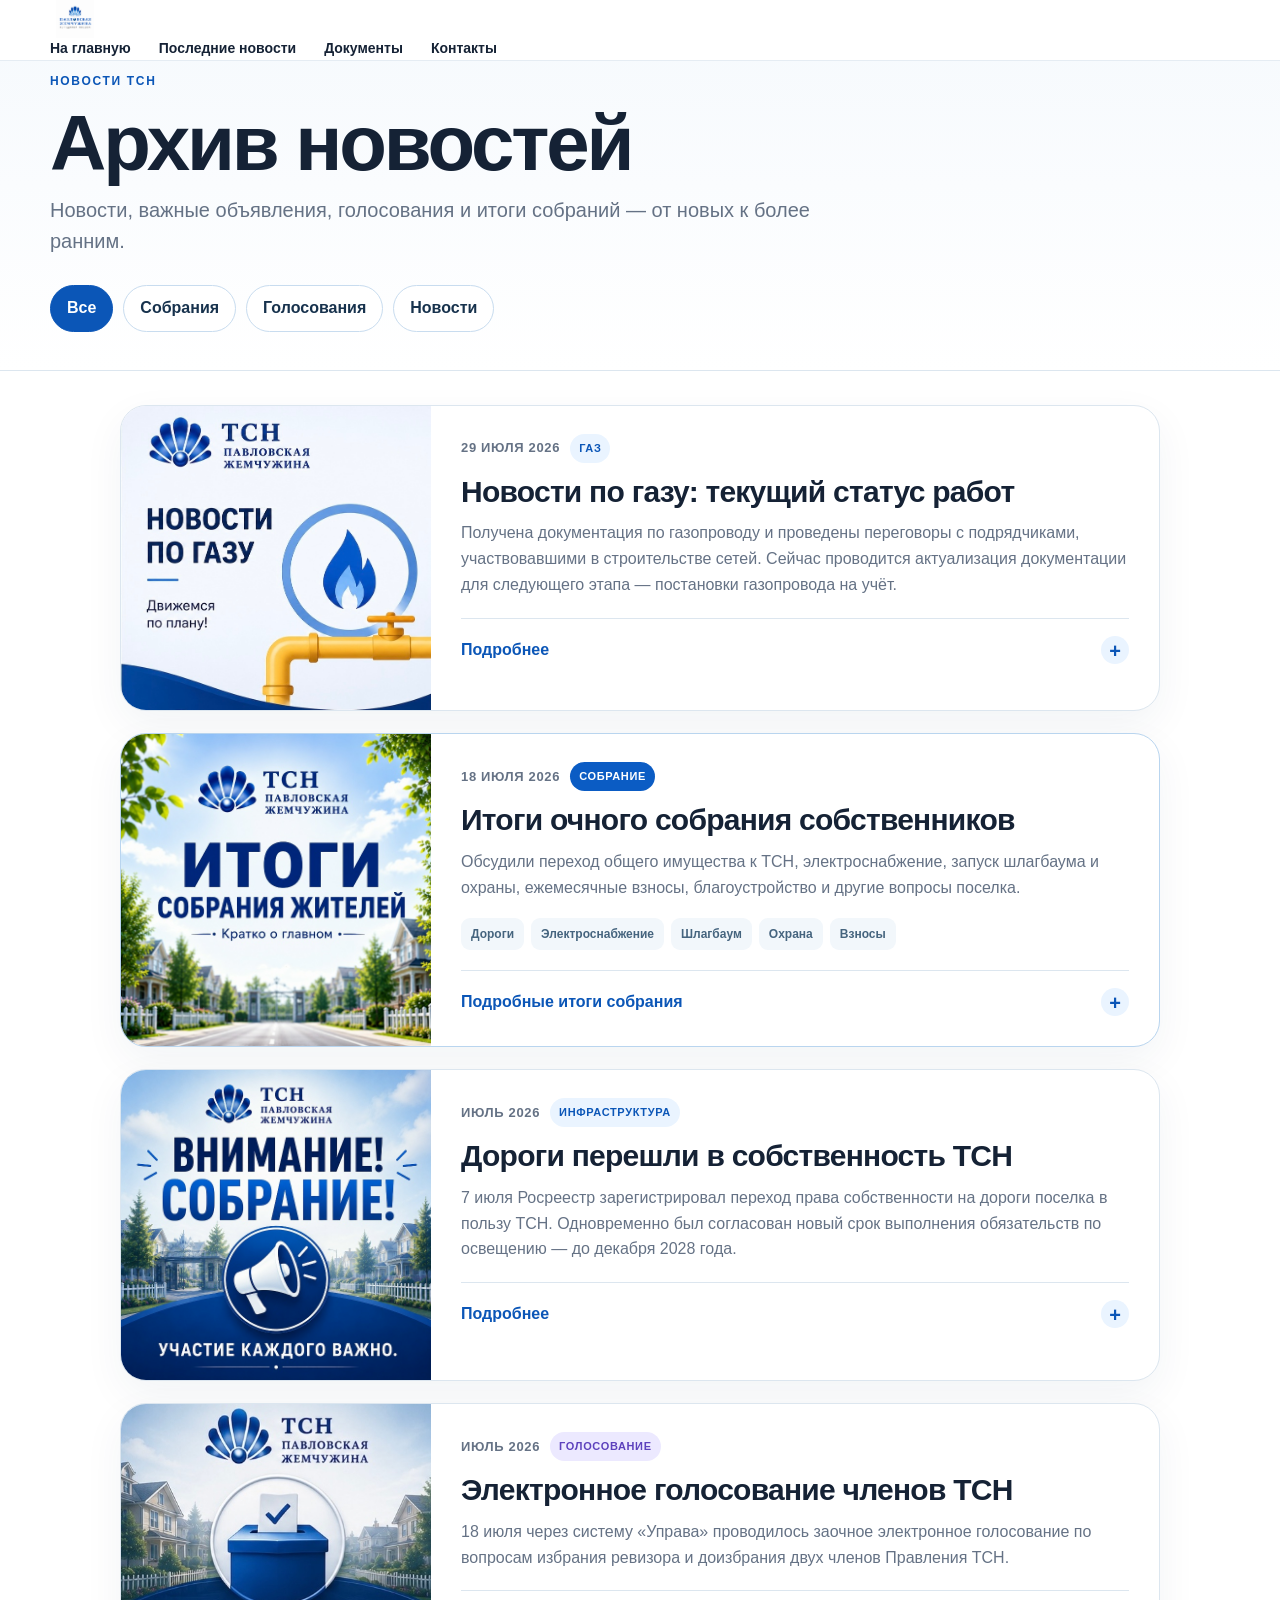
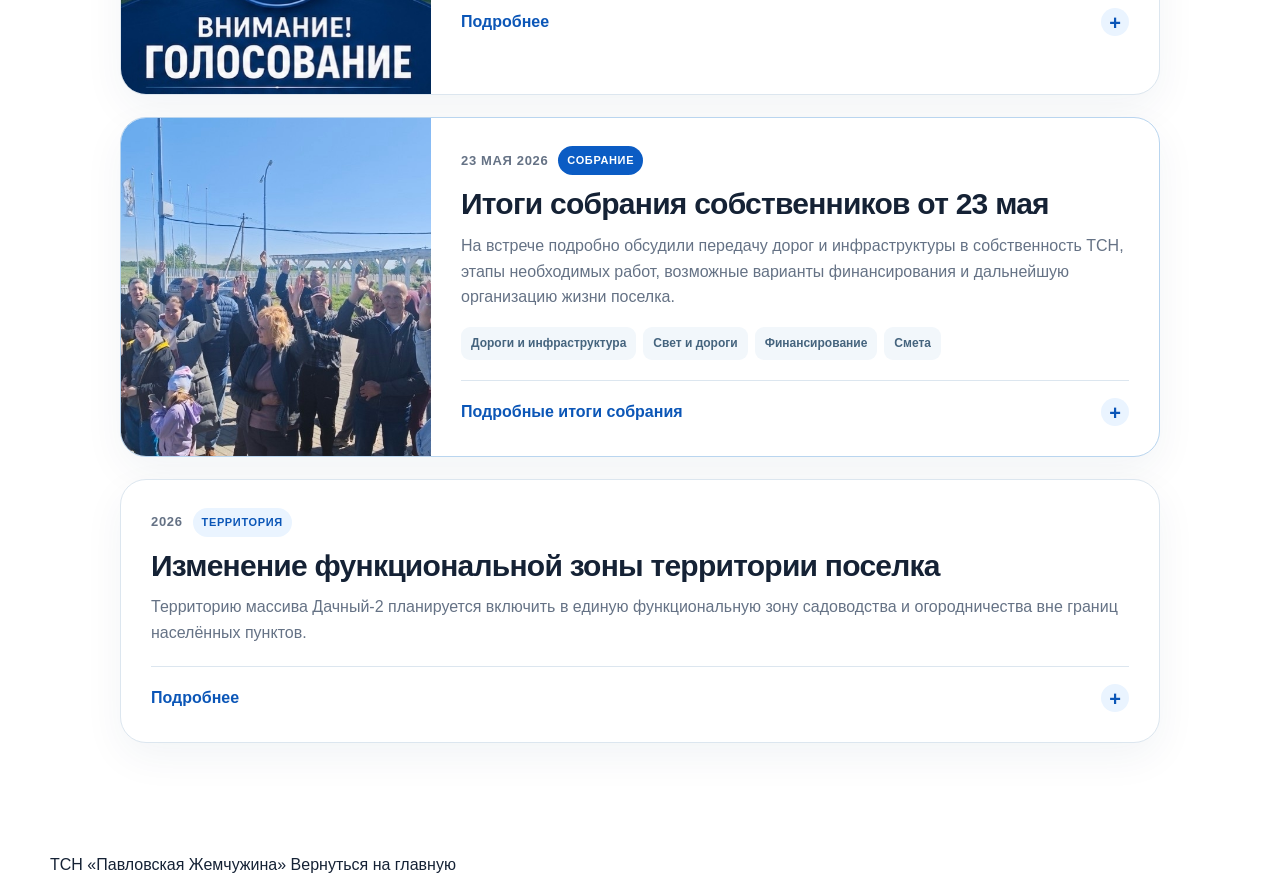
==== news.html @ 1852723f "Add files via upload" ====
<!doctype html>
<html lang="ru">
<head>
  <meta charset="utf-8">
  <meta name="viewport" content="width=device-width, initial-scale=1">
  <title>Архив новостей — ТСН «Павловская Жемчужина»</title>
  <meta name="description" content="Архив новостей, собраний и важных объявлений ТСН «Павловская Жемчужина».">
  <link rel="icon" href="assets/logo-mark.png">
  <link rel="stylesheet" href="styles.css">
</head>
<body>
  <header class="site-header archive-header">
    <div class="container header-row">
      <a class="brand" href="index.html" aria-label="На главную">
        <img src="assets/logo-full.png" alt="ТСН Павловская Жемчужина">
      </a>
      <nav class="main-nav archive-nav">
        <a href="index.html">На главную</a>
        <a href="index.html#news">Последние новости</a>
        <a href="index.html#documents">Документы</a>
        <a href="index.html#contacts">Контакты</a>
      </nav>
      <button class="menu-toggle" type="button" aria-label="Открыть меню" aria-expanded="false">☰</button>
    </div>
  </header>

  <main>
    <section class="archive-hero">
      <div class="container">
        <p class="eyebrow blue">Новости ТСН</p>
        <h1>Архив новостей</h1>
        <p class="archive-lead">Новости, важные объявления, голосования и итоги собраний — от новых к более ранним.</p>
        <div class="archive-filters" aria-label="Фильтры архива">
          <button class="archive-filter active" type="button" data-filter="all">Все</button>
          <button class="archive-filter" type="button" data-filter="meeting">Собрания</button>
          <button class="archive-filter" type="button" data-filter="vote">Голосования</button>
          <button class="archive-filter" type="button" data-filter="news">Новости</button>
        </div>
      </div>
    </section>

    <section class="section archive-section">
      <div class="container archive-list">

        <article class="archive-card" data-kind="news">
          <div class="archive-media">
            <img src="assets/archive-gas.png" alt="Новости по газу" loading="lazy">
          </div>
          <div class="archive-body">
            <div class="archive-meta"><span>29 июля 2026</span><span class="archive-badge">Газ</span></div>
            <h2>Новости по газу: текущий статус работ</h2>
            <p>Получена документация по газопроводу и проведены переговоры с подрядчиками, участвовавшими в строительстве сетей. Сейчас проводится актуализация документации для следующего этапа — постановки газопровода на учёт.</p>
            <details class="archive-details">
              <summary>Подробнее <span>+</span></summary>
              <div class="archive-detail-content">
                <h3>Что уже сделано</h3>
                <ul>
                  <li>Получена документация по газопроводу.</li>
                  <li>Проведены переговоры с подрядчиками, участвовавшими в строительстве газовых сетей поселка.</li>
                </ul>
                <h3>Текущий этап</h3>
                <p>Проводится актуализация газовой документации. После этого Правление сформирует пакет документов для постановки газопровода на учёт в АО «Газпром газораспределение Ленинградская область» как собственник сетей.</p>
                <h3>Что дальше</h3>
                <ul>
                  <li>запуск газовой инфраструктуры;</li>
                  <li>подключение собственников, которым это необходимо;</li>
                  <li>дальнейшая эксплуатация газового хозяйства.</li>
                </ul>
                <h3>Срок</h3>
                <p>Задача — до конца августа завершить актуализацию проекта сетей и перейти к этапу регистрации.</p>
              </div>
            </details>
          </div>
        </article>

        <article class="archive-card archive-card-meeting" data-kind="meeting">
          <div class="archive-media">
            <img src="assets/archive-meeting-18-07.png" alt="Очное собрание жителей 18 июля 2026 года" loading="lazy">
          </div>
          <div class="archive-body">
            <div class="archive-meta"><span>18 июля 2026</span><span class="archive-badge archive-badge-meeting">Собрание</span></div>
            <h2>Итоги очного собрания собственников</h2>
            <p>Обсудили переход общего имущества к ТСН, электроснабжение, запуск шлагбаума и охраны, ежемесячные взносы, благоустройство и другие вопросы поселка.</p>
            <div class="archive-keypoints">
              <span>Дороги</span><span>Электроснабжение</span><span>Шлагбаум</span><span>Охрана</span><span>Взносы</span>
            </div>
            <details class="archive-details archive-details-important">
              <summary>Подробные итоги собрания <span>+</span></summary>
              <div class="archive-detail-content">
                <h3>1. Дороги и общее имущество</h3>
                <p>7 июля Росреестр зарегистрировал переход права собственности на дороги поселка в пользу ТСН. В состав общего имущества входят дороги внутри поселка, въездная группа, спортивная и детская площадки, офис и пункт охраны.</p>

                <h3>2. Электроснабжение</h3>
                <p>17 июля ТСН заключило новый договор энергоснабжения с АО «Петербургская сбытовая компания». Расходы по подключению составили 89 000 ₽.</p>

                <h3>3. Шлагбаум</h3>
                <p>Началась подготовка к запуску шлагбаума. Для внесения телефона в базу собственнику необходимо подать заявление и согласие на обработку персональных данных.</p>

                <h3>4. Охрана</h3>
                <p>Обсудили организацию охраны поселка и подключение ГБР с тревожной кнопкой для внештатных ситуаций и контроля грузового транспорта.</p>

                <h3>5. Ежемесячные взносы</h3>
                <p>С 1 августа начинается уплата ежемесячных взносов — 2 500 ₽. Средства направляются на содержание общего имущества, обслуживание инфраструктуры, благоустройство и текущую деятельность ТСН.</p>
                <p class="archive-note">Актуальная инструкция по регистрации и оплате размещена в разделе «Документы и инструкции» на главной странице сайта.</p>

                <h3>6. Борщевик</h3>
                <p>Для заросших частных участков определён порядок: уведомление собственника, 14 дней на устранение, затем при отсутствии реакции — передача информации в администрацию.</p>

                <h3>7. Безопасность части территории</h3>
                <p>Обсуждалась установка ограждения между территориями для ограничения свободного прохода и повышения безопасности жителей.</p>

                <h3>8. Новогодняя ёлка</h3>
                <p>Предложение о размещении ёлки решено вынести на голосование членов ТСН через систему «Управа».</p>

                <h3>Дополнительно обсудили</h3>
                <ul>
                  <li>ситуацию с электроснабжением и коллективное обращение собственников в Россети;</li>
                  <li>вступление собственников в ТСН;</li>
                  <li>вопрос питомника собак;</li>
                  <li>уборку въездной территории;</li>
                  <li>необходимость убрать остатки асфальта вдоль дороги.</li>
                </ul>
              </div>
            </details>
          </div>
        </article>

        <article class="archive-card" data-kind="news">
          <div class="archive-media">
            <img src="assets/archive-meeting-announcement.png" alt="Объявление о собрании собственников" loading="lazy">
          </div>
          <div class="archive-body">
            <div class="archive-meta"><span>Июль 2026</span><span class="archive-badge">Инфраструктура</span></div>
            <h2>Дороги перешли в собственность ТСН</h2>
            <p>7 июля Росреестр зарегистрировал переход права собственности на дороги поселка в пользу ТСН. Одновременно был согласован новый срок выполнения обязательств по освещению — до декабря 2028 года.</p>
            <details class="archive-details">
              <summary>Подробнее <span>+</span></summary>
              <div class="archive-detail-content">
                <p>Завершён один из ключевых юридических этапов: дороги и въездная группа перешли в собственность ТСН.</p>
                <p>Также согласовано изменение срока выполнения обязательств по освещению поселка — до декабря 2028 года. Это даёт ТСН больше времени на организацию подключения и выполнение работ без излишней финансовой нагрузки на жителей.</p>
                <p>Следующим важным этапом стало собрание собственников 18 июля, на котором обсуждались шлагбаум, охрана, начало ежемесячных взносов и дальнейшие приоритеты развития поселка.</p>
              </div>
            </details>
          </div>
        </article>

        <article class="archive-card" data-kind="vote">
          <div class="archive-media">
            <img src="assets/archive-voting.png" alt="Объявление об электронном голосовании" loading="lazy">
          </div>
          <div class="archive-body">
            <div class="archive-meta"><span>Июль 2026</span><span class="archive-badge archive-badge-vote">Голосование</span></div>
            <h2>Электронное голосование членов ТСН</h2>
            <p>18 июля через систему «Управа» проводилось заочное электронное голосование по вопросам избрания ревизора и доизбрания двух членов Правления ТСН.</p>
            <details class="archive-details">
              <summary>Подробнее <span>+</span></summary>
              <div class="archive-detail-content">
                <p><strong>Дата:</strong> 18 июля 2026 года.</p>
                <p><strong>Время:</strong> с 06:00 до 23:59 МСК.</p>
                <p>На голосование были вынесены:</p>
                <ul>
                  <li>избрание нового ревизора;</li>
                  <li>доизбрание двух членов Правления ТСН из числа выдвинувшихся кандидатов.</li>
                </ul>
                <p>Голосование проходило в информационной системе «Управа».</p>
              </div>
            </details>
          </div>
        </article>

        <article class="archive-card archive-card-meeting" data-kind="meeting">
          <div class="archive-media">
            <img src="assets/archive-meeting-23-05.png" alt="Собрание собственников 23 мая 2026 года" loading="lazy">
          </div>
          <div class="archive-body">
            <div class="archive-meta"><span>23 мая 2026</span><span class="archive-badge archive-badge-meeting">Собрание</span></div>
            <h2>Итоги собрания собственников от 23 мая</h2>
            <p>На встрече подробно обсудили передачу дорог и инфраструктуры в собственность ТСН, этапы необходимых работ, возможные варианты финансирования и дальнейшую организацию жизни поселка.</p>
            <div class="archive-keypoints">
              <span>Дороги и инфраструктура</span><span>Свет и дороги</span><span>Финансирование</span><span>Смета</span>
            </div>
            <details class="archive-details archive-details-important">
              <summary>Подробные итоги собрания <span>+</span></summary>
              <div class="archive-detail-content">
                <h3>1. Главный вопрос встречи</h3>
                <p>Обсуждалась передача инфраструктуры поселка в собственность ТСН: дорог внутри поселка, въездной группы, спортивной и детской площадок, офиса и пункта охраны. Также рассматривалась передача газопровода на баланс ТСН.</p>

                <h3>2. Почему это важно</h3>
                <p>Передача дорог и инфраструктуры в ТСН означает, что поселок получает контроль над ключевыми объектами, может официально заниматься их содержанием и развитием и не зависит от решений сторонних организаций.</p>

                <h3>3. Что планируется сделать после передачи</h3>
                <ul>
                  <li>организовать освещение поселка;</li>
                  <li>выполнить подсыпку и ремонт проблемных участков проездов;</li>
                  <li>в дальнейшем содержать инфраструктуру силами ТСН.</li>
                </ul>

                <h3>4. Работы по свету и дорогам</h3>
                <p>По свету планировалась установка 65 светильников с выполнением работ в несколько этапов до декабря 2027 года. По дорогам обсуждался поэтапный ремонт и подсыпка проблемных участков, где затруднен проезд.</p>

                <h3>5. Газ</h3>
                <p>Отдельно обсуждалась постановка газопровода на баланс ТСН и дальнейшее взаимодействие с АО «Газпром газораспределение». Ориентир по этому направлению — 4 квартал 2026 года.</p>

                <h3>6. Варианты финансирования</h3>
                <p>Рассматривались два варианта: целевой взнос либо распределение оплаты через ежемесячные платежи. Окончательный формат предполагалось вынести на голосование членов ТСН в системе «Управа».</p>

                <h3>7. Смета ТСН</h3>
                <p>На встрече объяснили, что смета — это годовой финансовый план и максимально допустимый объем расходов, а не обязательство потратить все заложенные суммы. Все фактические траты должны подтверждаться документами и отражаться в отчетности ТСН.</p>

                <h3>8. Дополнительные вопросы</h3>
                <ul>
                  <li>план создания контейнерной площадки и официального вывоза мусора;</li>
                  <li>порядок действий по заброшенным участкам;</li>
                  <li>кто принимает решения в ТСН и как участвуют собственники;</li>
                  <li>какие обязательства сохраняются у собственников, не вступивших в ТСН.</li>
                </ul>

                <h3>9. Итог встречи</h3>
                <p>После собрания в ТСН вступили ещё 6 собственников. Основная логика встречи — перейти от обсуждений к понятной модели управления поселком через собственное товарищество и прозрачные решения по инфраструктуре.</p>
              </div>
            </details>
          </div>
        </article>

        <article class="archive-card archive-card-text" data-kind="news">
          <div class="archive-body">
            <div class="archive-meta"><span>2026</span><span class="archive-badge">Территория</span></div>
            <h2>Изменение функциональной зоны территории поселка</h2>
            <p>Территорию массива Дачный-2 планируется включить в единую функциональную зону садоводства и огородничества вне границ населённых пунктов.</p>
            <details class="archive-details">
              <summary>Подробнее <span>+</span></summary>
              <div class="archive-detail-content">
                <p>После преобразования Гатчинского муниципального района в муниципальный округ разрабатывается единый документ территориального планирования.</p>
                <p>По информации администрации, территория массива Дачный-2, где расположен КП «Павловская Жемчужина», должна войти в функциональную зону садоводства и огородничества вне границ населённых пунктов.</p>
                <p>После завершения работ участки поселка должны иметь единую функциональную зону. Плановый срок завершения разработки документа — декабрь 2027 года.</p>
              </div>
            </details>
          </div>
        </article>

      </div>
    </section>
  </main>

  <footer class="site-footer">
    <div class="container footer-bottom">
      <span>ТСН «Павловская Жемчужина»</span>
      <a href="index.html">Вернуться на главную</a>
    </div>
  </footer>

  <script>
    const menuToggle = document.querySelector('.menu-toggle');
    const nav = document.querySelector('.main-nav');
    if (menuToggle && nav) {
      menuToggle.addEventListener('click', () => {
        const isOpen = nav.classList.toggle('open');
        menuToggle.setAttribute('aria-expanded', String(isOpen));
      });
    }

    document.querySelectorAll('.archive-filter').forEach(btn => {
      btn.addEventListener('click', () => {
        document.querySelectorAll('.archive-filter').forEach(b => b.classList.remove('active'));
        btn.classList.add('active');
        const filter = btn.dataset.filter;
        document.querySelectorAll('.archive-card').forEach(card => {
          card.hidden = filter !== 'all' && card.dataset.kind !== filter;
        });
      });
    });
  </script>
</body>
</html>
---- styles.css ----
:root{--blue:#0b56b7;--blue2:#087fd7;--ink:#152235;--muted:#657285;--soft:#f4f8fc;--line:#dce6ef;--white:#fff;--radius:24px;--shadow:0 18px 50px rgba(18,57,95,.10)}
*{box-sizing:border-box}html{scroll-behavior:smooth}body{margin:0;font-family:Inter,Arial,sans-serif;color:var(--ink);background:#fff;line-height:1.55}img{max-width:100%;display:block}a{color:inherit;text-decoration:none}.container{width:min(1180px,calc(100% - 40px));margin:auto}.site-header{position:fixed;z-index:30;top:0;left:0;right:0;background:rgba(255,255,255,.90);backdrop-filter:blur(18px);border-bottom:1px solid rgba(220,230,239,.75)}.header-inner{height:78px;display:flex;align-items:center;justify-content:space-between;gap:24px}.brand{display:flex;align-items:center;gap:12px}.brand img{width:50px;height:38px;object-fit:contain}.brand span{display:grid;line-height:1.05}.brand strong{color:var(--blue);font-size:18px}.brand small{font-size:12px;margin-top:4px}.main-nav{display:flex;gap:28px;font-size:14px;font-weight:600}.main-nav a:hover{color:var(--blue)}.menu-toggle{display:none;border:0;background:none;font-size:24px}.hero{height:min(830px,92vh);min-height:680px;position:relative;display:flex;align-items:flex-end;overflow:hidden}.hero-bg{position:absolute;inset:0;width:100%;height:100%;object-fit:cover;object-position:center 56%}.hero-overlay{position:absolute;inset:0;background:linear-gradient(90deg,rgba(5,26,52,.63),rgba(5,26,52,.12) 60%,rgba(5,26,52,.06))}.hero-content{position:relative;z-index:2;padding-bottom:110px}.hero-card{max-width:690px;color:#fff}.eyebrow{text-transform:uppercase;letter-spacing:.14em;font-size:12px;font-weight:800;margin:0 0 14px}.eyebrow.blue{color:var(--blue)}h1,h2,h3,p{margin-top:0}h1{font-size:clamp(58px,8vw,112px);line-height:.9;letter-spacing:-.05em;margin-bottom:26px}.hero-lead{font-size:20px;max-width:650px;color:rgba(255,255,255,.9);margin-bottom:32px}.hero-actions{display:flex;gap:12px;flex-wrap:wrap}.btn{display:inline-flex;align-items:center;justify-content:center;padding:15px 22px;border-radius:14px;font-weight:700;border:1px solid transparent;cursor:pointer;font-size:14px}.btn-primary{background:var(--blue);color:#fff}.btn-primary:hover{background:#064b9f}.btn-light{background:rgba(255,255,255,.94);color:var(--ink)}.btn-outline{border-color:var(--line);background:#fff}.quick-wrap{position:relative;z-index:6;margin-top:-44px}.quick-grid{display:grid;grid-template-columns:repeat(4,1fr);gap:12px}.quick-card{background:#fff;border:1px solid var(--line);box-shadow:var(--shadow);padding:20px;border-radius:18px;display:flex;gap:14px;align-items:center;transition:.2s transform,.2s box-shadow}.quick-card:hover{transform:translateY(-4px);box-shadow:0 24px 60px rgba(18,57,95,.15)}.quick-icon{width:42px;height:42px;border-radius:12px;background:#eaf4ff;color:var(--blue);display:grid;place-items:center;font-size:20px;font-weight:800}.quick-card div{display:grid}.quick-card small{color:var(--muted);font-size:12px;margin-top:3px}.section{padding:110px 0}.section-soft{background:var(--soft)}.section-heading{max-width:760px;margin-bottom:42px}.section-heading.compact{margin-bottom:0}.section-heading h2,.feature-copy h2,.contacts-copy h2{font-size:clamp(34px,5vw,60px);line-height:1.02;letter-spacing:-.035em;margin-bottom:20px}.section-heading p:not(.eyebrow){font-size:18px;color:var(--muted)}.about-grid{display:grid;grid-template-columns:.9fr 1.4fr;gap:28px;align-items:stretch}.about-photo{border-radius:var(--radius);overflow:hidden;min-height:520px}.about-photo img{width:100%;height:100%;object-fit:cover}.facts-grid{display:grid;grid-template-columns:1fr 1fr;gap:14px}.facts-grid article{border:1px solid var(--line);border-radius:var(--radius);padding:28px;background:#fff}.facts-grid span{font-size:30px;color:var(--blue);font-weight:800;display:block;margin-bottom:34px}.facts-grid strong{display:block;font-size:18px;margin-bottom:9px}.facts-grid p{color:var(--muted);font-size:14px;margin:0}.service-grid{display:grid;grid-template-columns:repeat(4,1fr);gap:14px}.service-card{padding:28px;background:#fff;border:1px solid var(--line);border-radius:var(--radius);min-height:330px;display:flex;flex-direction:column}.service-card>span{color:var(--blue);font-weight:800;font-size:13px}.service-card h3{font-size:23px;margin-top:42px;margin-bottom:12px}.service-card p{color:var(--muted);font-size:14px}.text-link{margin-top:auto;color:var(--blue);font-weight:700;font-size:14px;display:block;border:0;background:none;text-align:left;padding:0}.text-link+.text-link{margin-top:8px}.disabled{color:#91a0af;cursor:default}.section-row{display:flex;justify-content:space-between;align-items:end;gap:20px;margin-bottom:38px}.news-grid{display:grid;grid-template-columns:repeat(3,1fr);gap:16px}.news-card{border:1px solid var(--line);border-radius:var(--radius);padding:27px;min-height:300px;display:flex;flex-direction:column}.news-date{color:var(--blue);font-size:12px;font-weight:800;text-transform:uppercase;letter-spacing:.1em}.news-card h3{font-size:24px;margin:36px 0 12px}.news-card p{color:var(--muted);font-size:14px}.news-tag{margin-top:auto;font-weight:700;font-size:12px}.feature-section{background:#0b56b7;color:#fff;padding:90px 0}.feature-grid{display:grid;grid-template-columns:1fr 1fr;gap:70px;align-items:center}.feature-photo{height:600px;border-radius:32px;overflow:hidden}.feature-photo img{width:100%;height:100%;object-fit:cover}.feature-copy p:not(.eyebrow){font-size:18px;color:rgba(255,255,255,.82)}.check-list{padding:0;list-style:none;margin:30px 0}.check-list li{padding:13px 0;border-bottom:1px solid rgba(255,255,255,.18)}.check-list li:before{content:'✓';font-weight:900;margin-right:12px}.contact-chips{display:flex;gap:10px;flex-wrap:wrap}.contact-chips a{border:1px solid rgba(255,255,255,.45);padding:11px 15px;border-radius:999px;font-weight:700}.doc-grid{display:grid;grid-template-columns:repeat(4,1fr);gap:14px}.doc-card{background:#fff;text-align:left;padding:26px;border:1px solid var(--line);border-radius:20px;min-height:190px;cursor:pointer;color:var(--ink)}.doc-card:hover{border-color:#b9cfe3}.doc-card span{display:inline-block;padding:5px 8px;border-radius:8px;background:#eaf4ff;color:var(--blue);font-size:10px;font-weight:900}.doc-card strong{display:block;margin:38px 0 7px;font-size:18px}.doc-card small{color:var(--muted)}.faq-layout{display:grid;grid-template-columns:.75fr 1.25fr;gap:70px}.faq-item{border-bottom:1px solid var(--line)}.faq-q{width:100%;border:0;background:none;text-align:left;padding:20px 0;font-size:18px;font-weight:750;display:flex;justify-content:space-between;gap:20px;cursor:pointer;color:var(--ink)}.faq-q span:last-child{color:var(--blue);font-size:25px;transition:.2s}.faq-a{display:none;color:var(--muted);padding:0 0 22px}.faq-item.open .faq-a{display:block}.faq-item.open .faq-q span:last-child{transform:rotate(45deg)}.feedback-grid{display:grid;grid-template-columns:.8fr 1.2fr;gap:70px;align-items:start}.feedback-copy h2{font-size:clamp(34px,5vw,58px)}.feedback-copy>p:not(.eyebrow){color:var(--muted);font-size:18px}.notice{margin-top:28px;padding:18px;border-radius:16px;background:#fff7e9;border:1px solid #f1ddb8;color:#7b5c26;font-size:13px}.feedback-form{display:grid;grid-template-columns:1fr 1fr;gap:16px;background:var(--soft);padding:30px;border-radius:var(--radius)}label{display:grid;gap:7px;font-size:12px;font-weight:800}input,select,textarea{width:100%;border:1px solid var(--line);border-radius:12px;background:#fff;padding:14px 15px;font:inherit;color:var(--ink)}textarea{resize:vertical}.full{grid-column:1/-1}.consent{display:flex;grid-template-columns:18px 1fr;align-items:start;font-weight:500;color:var(--muted)}.consent input{width:16px;margin-top:3px}.contacts-section{background:#102131;color:#fff;padding:80px 0}.contacts-grid{display:grid;grid-template-columns:.8fr 1.2fr;gap:80px;align-items:center}.contacts-logo{background:#fff;border-radius:28px;padding:22px}.contacts-logo img{width:100%}.contacts-copy .eyebrow{color:#7ebeff}.contact-lines{display:grid;grid-template-columns:1fr 1fr;gap:25px;margin-top:35px}.contact-lines div{display:grid}.contact-lines small{color:#91a2b3}.contact-lines strong,.contact-lines a{font-size:18px;margin-top:5px}.footer{background:#0a1723;color:#9eabba;padding:24px 0;font-size:12px}.footer-inner{display:flex;justify-content:space-between;gap:20px}.toast{position:fixed;z-index:100;right:24px;bottom:24px;background:#102131;color:#fff;padding:14px 18px;border-radius:14px;box-shadow:var(--shadow);opacity:0;transform:translateY(20px);pointer-events:none;transition:.25s}.toast.show{opacity:1;transform:none}.reveal{opacity:0;transform:translateY(18px);transition:.7s}.reveal.visible{opacity:1;transform:none}
@media(max-width:900px){.main-nav{display:none;position:absolute;top:78px;left:20px;right:20px;background:#fff;border:1px solid var(--line);border-radius:18px;padding:20px;box-shadow:var(--shadow);flex-direction:column}.main-nav.open{display:flex}.menu-toggle{display:block}.hero{min-height:720px}.hero-content{padding-bottom:95px}.quick-grid{grid-template-columns:1fr 1fr}.about-grid,.feature-grid,.faq-layout,.feedback-grid,.contacts-grid{grid-template-columns:1fr}.service-grid,.doc-grid{grid-template-columns:1fr 1fr}.news-grid{grid-template-columns:1fr}.feature-photo{height:500px}.section{padding:80px 0}.contact-lines{grid-template-columns:1fr 1fr}}
@media(max-width:620px){.container{width:min(100% - 28px,1180px)}.header-inner{height:68px}.brand small{display:none}.main-nav{top:68px}.hero{min-height:670px}.hero-bg{object-position:55% center}.hero-overlay{background:linear-gradient(180deg,rgba(4,24,46,.10),rgba(4,24,46,.68) 58%,rgba(4,24,46,.80))}.hero-content{padding-bottom:80px}h1{font-size:58px}.hero-lead{font-size:17px}.quick-wrap{margin-top:-32px}.quick-grid{grid-template-columns:1fr}.about-photo{min-height:380px}.facts-grid,.service-grid,.doc-grid,.feedback-form,.contact-lines{grid-template-columns:1fr}.facts-grid article{padding:23px}.service-card{min-height:280px}.section-row{align-items:flex-start;flex-direction:column}.feature-grid{gap:34px}.feature-photo{height:420px}.feedback-form{padding:20px}.full{grid-column:auto}.footer-inner{flex-direction:column}.contacts-logo{padding:10px}.section-heading h2,.feature-copy h2,.contacts-copy h2{font-size:38px}}

.map-grid{display:grid;grid-template-columns:1.2fr .8fr;gap:20px;align-items:start}.map-card{background:#fff;border:1px solid var(--line);border-radius:24px;padding:16px;box-shadow:var(--shadow)}.map-card img{width:100%;border-radius:18px}.map-side{display:grid;gap:16px}.map-note{border:1px solid var(--line);background:var(--soft);border-radius:24px;padding:24px}.map-note strong{display:block;font-size:20px;margin-bottom:10px}.map-note p{margin:0;color:var(--muted)}.social-grid{display:grid;grid-template-columns:1fr 1fr;gap:16px}.social-card{background:#fff;border:1px solid var(--line);border-radius:24px;padding:24px;display:flex;flex-direction:column;align-items:flex-start}.social-card img{width:100%;max-width:280px;border-radius:18px;border:1px solid var(--line);margin-bottom:18px}.social-card h3{font-size:24px;margin:0 0 10px}.social-card p{font-size:14px;color:var(--muted);margin-bottom:24px}.contact-lines span{font-size:18px;margin-top:5px;color:#fff}
@media(max-width:900px){.map-grid,.social-grid{grid-template-columns:1fr}}

.payment-layout{display:grid;grid-template-columns:1.2fr .8fr;gap:18px;align-items:start}.payment-card{border:1px solid var(--line);border-radius:24px;background:#fff;padding:26px}.requisite-row{display:grid;grid-template-columns:180px 1fr;gap:20px;padding:14px 0;border-bottom:1px solid var(--line)}.requisite-row:last-child{border-bottom:0}.requisite-row span{color:var(--muted);font-size:13px}.requisite-row strong{font-size:14px;word-break:break-word}.payment-help{background:var(--soft);border-radius:24px;padding:28px;border:1px solid var(--line)}.payment-purpose{margin:18px 0 0;padding:16px 18px;border-radius:18px;background:#eaf4ff;border:1px solid #cfe3fa}.payment-purpose small{display:block;color:var(--muted);font-size:12px;margin-bottom:8px}.payment-purpose strong{display:block;font-size:14px;line-height:1.45}.payment-help h3{font-size:26px;margin-bottom:18px}.payment-help ol{padding-left:20px;color:var(--muted);margin:0 0 24px}.payment-help li{margin:0 0 12px}.doc-card[href]{display:block}
@media(max-width:900px){.payment-layout{grid-template-columns:1fr}}
@media(max-width:620px){.requisite-row{grid-template-columns:1fr;gap:4px}}

.map-placeholder{min-height:520px;border:1px dashed #b7cce0;border-radius:24px;background:linear-gradient(180deg,#f8fbff,#eef6fd);padding:42px;display:flex;flex-direction:column;justify-content:center;align-items:center;text-align:center}.map-placeholder-mark{width:70px;height:70px;border-radius:50%;background:#eaf4ff;color:var(--blue);display:grid;place-items:center;font-size:32px;font-weight:800;margin-bottom:18px}.map-placeholder strong{font-size:24px;margin-bottom:12px}.map-placeholder p{max-width:620px;color:var(--muted);margin:0}.social-grid{grid-template-columns:repeat(2,minmax(0,1fr))}.contact-card-icon{width:86px;height:86px;border-radius:22px;background:#eaf4ff;color:var(--blue);display:grid;place-items:center;font-size:32px;font-weight:800;margin-bottom:24px}@media(max-width:620px){.social-grid{grid-template-columns:1fr}.map-placeholder{min-height:360px;padding:28px}}

.contact-shortcuts-section{padding:34px 0 0}.contact-shortcuts{display:grid;grid-template-columns:repeat(4,1fr);gap:12px}.contact-shortcut{border:1px solid var(--line);background:#fff;border-radius:18px;padding:18px;display:flex;gap:13px;align-items:center;box-shadow:0 10px 30px rgba(18,57,95,.06);transition:.2s}.contact-shortcut:hover{transform:translateY(-3px);box-shadow:0 16px 36px rgba(18,57,95,.11)}.contact-shortcut>span{width:42px;height:42px;border-radius:12px;background:#eaf4ff;color:var(--blue);display:grid;place-items:center;font-weight:900}.contact-shortcut div{display:grid;min-width:0}.contact-shortcut small{color:var(--muted);font-size:12px;overflow:hidden;text-overflow:ellipsis;white-space:nowrap}.contact-shortcut-accent{background:var(--blue);color:#fff;border-color:var(--blue)}.contact-shortcut-accent>span{background:rgba(255,255,255,.16);color:#fff}.contact-shortcut-accent small{color:rgba(255,255,255,.78)}
.buyers-section{background:linear-gradient(180deg,#fff,#f7fbff)}.buyers-grid{display:grid;grid-template-columns:1fr 1fr 1fr;gap:16px}.buyer-card{border:1px solid var(--line);background:#fff;border-radius:24px;padding:28px;min-height:390px}.buyer-card>span{font-size:12px;text-transform:uppercase;letter-spacing:.1em;color:var(--blue);font-weight:800}.buyer-card h3{font-size:24px;margin:34px 0 16px}.buyer-card ul{padding-left:20px;margin:0;color:var(--muted)}.buyer-card li{margin-bottom:12px}.buyer-card p{color:var(--muted)}.buyer-card-accent{background:var(--blue);color:#fff;border-color:var(--blue)}.buyer-card-accent>span,.buyer-card-accent p{color:rgba(255,255,255,.84)}.buyer-card-accent .btn{margin-top:10px}
@media(max-width:900px){.contact-shortcuts{grid-template-columns:1fr 1fr}.buyers-grid{grid-template-columns:1fr}.buyer-card{min-height:0}}
@media(max-width:620px){.contact-shortcuts{grid-template-columns:1fr}.contact-shortcuts-section{padding-top:22px}}

.news-cta{box-shadow:0 14px 30px rgba(11,86,183,.28)}
.map-grid-single{grid-template-columns:1fr}.map-grid-single .map-card{max-width:980px;margin:0 auto}.social-card.vk-card{border-color:#d4e6fb}.social-card.max-card{border-color:#d7deef}.social-card img{background:#fff}.social-card h3{margin-top:2px}

.address-note{margin:18px 0 0;padding:16px 18px;border-radius:16px;background:#f5f9fe;border:1px solid #d9e7f5;color:var(--ink);font-size:15px}.address-note strong{color:var(--blue)}
.max-logo-image{max-width:170px !important;border:0 !important;background:transparent !important;border-radius:24px !important;padding:10px 0;margin-bottom:8px !important}
.doc-grid-files{grid-template-columns:repeat(2,1fr)}
.document-notes{display:grid;grid-template-columns:.72fr 1.28fr;gap:18px;margin-top:18px;align-items:start}.info-note{background:#fff4e6;border:1px solid #f3d7a9;border-radius:22px;padding:22px}.info-note strong{display:block;margin-bottom:8px;font-size:18px;color:#7b5c26}.info-note p{margin:0;color:#8d6c30}.instruction-details{background:#fff;border:1px solid var(--line);border-radius:22px;padding:0;overflow:hidden}.instruction-details summary{list-style:none;cursor:pointer;padding:22px 24px;font-weight:800;font-size:18px;position:relative}.instruction-details summary::-webkit-details-marker{display:none}.instruction-details summary::after{content:'+';position:absolute;right:24px;top:18px;font-size:28px;color:var(--blue);transition:.2s}.instruction-details[open] summary::after{transform:rotate(45deg)}.instruction-content{padding:0 24px 24px;color:var(--muted)}.instruction-content ol{padding-left:20px;margin:4px 0 16px}.instruction-content li{margin:0 0 12px}.contact-lines-full{grid-column:1/-1}
@media(max-width:900px){.document-notes{grid-template-columns:1fr}.doc-grid-files{grid-template-columns:1fr 1fr}}
@media(max-width:620px){.doc-grid-files{grid-template-columns:1fr}}

.contact-qr-image{width:100%;max-width:340px;aspect-ratio:auto;object-fit:contain;border:1px solid var(--line);border-radius:22px;background:#fff;margin-bottom:18px}.tg-card{border-color:#d6e7f7}.social-grid{grid-template-columns:repeat(3,minmax(0,1fr))}@media(max-width:1000px){.social-grid{grid-template-columns:repeat(2,minmax(0,1fr))}}@media(max-width:620px){.social-grid{grid-template-columns:1fr}}

.social-visual{width:100%;height:360px;display:flex;align-items:center;justify-content:center;border:1px solid var(--line);border-radius:20px;background:#fff;margin-bottom:22px;overflow:hidden;padding:14px}.social-visual img{width:100%;height:100%;max-width:100%;object-fit:contain;border:0 !important;margin:0 !important;background:transparent !important}.social-card{align-items:stretch}.social-card h3{min-height:34px}.social-card p{min-height:44px}.social-card .text-link{margin-top:auto}.service-card#barrier .text-link{display:block}.main-nav a[href="#buyers"]{white-space:nowrap}
@media(max-width:1000px){.social-visual{height:320px}}
@media(max-width:620px){.social-visual{height:300px}}

/* Компактный логотип в блоке контактов */
.contacts-logo{display:flex;justify-content:center;align-items:center}
.contacts-logo img{width:min(100%,420px);height:auto;object-fit:contain}
@media(max-width:900px){.contacts-logo{max-width:440px;margin:0 auto;padding:18px}.contacts-logo img{width:min(100%,320px)}}
@media(max-width:620px){.contacts-logo{max-width:280px;margin:0 auto 8px;padding:14px;border-radius:22px}.contacts-logo img{width:min(100%,220px);margin:0 auto}.contacts-section{padding:58px 0}.contacts-grid{gap:34px}}

/* Mobile contacts layout fix */
.contacts-copy{min-width:0}
.contact-lines strong,.contact-lines a,.contact-lines span{overflow-wrap:anywhere;word-break:normal}
@media(max-width:620px){
  .contacts-section{width:100%;overflow:hidden;padding:54px 0}
  .contacts-grid{display:flex;flex-direction:column;align-items:stretch;gap:28px;width:100%}
  .contacts-logo{order:1;width:100%;max-width:260px;margin:0 auto;padding:14px;border-radius:20px}
  .contacts-logo img{display:block;width:100%;max-width:210px;height:auto;margin:0 auto}
  .contacts-copy{order:2;width:100%;max-width:100%;min-width:0}
  .contacts-copy h2{font-size:34px;line-height:1.06;overflow-wrap:anywhere}
  .contact-lines{display:grid;grid-template-columns:1fr;width:100%;gap:22px}
  .contact-lines>div,.contact-lines-full{min-width:0;width:100%;grid-column:1/-1}
  .contact-lines strong,.contact-lines a,.contact-lines span{white-space:normal;overflow-wrap:anywhere;word-break:break-word}
}

/* v15 — нижний блок контактов без большого логотипа */
.contacts-section .contacts-grid{
  display:block;
  max-width:980px;
}
.contacts-section .contacts-copy{
  width:100%;
}
.contacts-section .contact-lines-full strong{
  line-height:1.45;
  overflow-wrap:normal;
  word-break:normal;
}
@media(max-width:620px){
  .contacts-section .contacts-grid{
    display:block;
    width:100%;
  }
  .contacts-section .contacts-copy{
    width:100%;
    min-width:0;
  }
  .contacts-section .contact-lines-full strong{
    font-size:17px;
    line-height:1.45;
  }
}

/* v16 — вступление, инструкции и фотогалерея новостей */
.join-section{background:var(--blue);color:#fff;padding:90px 0}.join-layout{display:grid;grid-template-columns:.78fr 1.22fr;gap:60px;align-items:start}.join-copy h2{font-size:clamp(40px,5vw,64px);line-height:1;letter-spacing:-.04em;margin-bottom:22px}.join-copy>p:not(.eyebrow){color:rgba(255,255,255,.84);font-size:18px}.join-actions{display:flex;gap:12px;flex-wrap:wrap;margin-top:28px}.join-outline{border-color:rgba(255,255,255,.45);color:#fff;background:transparent}.join-steps{display:grid;grid-template-columns:1fr 1fr;gap:12px}.join-steps article{display:flex;gap:16px;padding:22px;background:rgba(255,255,255,.1);border:1px solid rgba(255,255,255,.17);border-radius:20px}.join-steps article>span{font-size:12px;font-weight:900;color:#9fd0ff}.join-steps strong{display:block;font-size:18px;margin-bottom:6px}.join-steps p{margin:0;color:rgba(255,255,255,.76);font-size:13px}.instruction-stack{display:grid;gap:14px;margin-top:18px}.instruction-stack .info-note{margin-top:0}.faq-steps{margin:0 0 14px;padding-left:20px}.faq-steps li{margin-bottom:8px}.news-card.has-gallery{grid-column:1/-1;padding:0;overflow:hidden;display:grid;grid-template-columns:1.35fr .65fr;min-height:0}.news-card.has-gallery .news-content{padding:28px;display:flex;flex-direction:column}.news-gallery{display:grid;grid-template-columns:repeat(3,1fr);gap:3px;background:#eef4fa}.news-gallery img{width:100%;height:220px;object-fit:cover}.news-card:not(.has-gallery) .news-content{display:flex;flex-direction:column;height:100%}.news-card.has-gallery h3{margin-top:28px}.news-card.has-gallery .news-tag{margin-top:auto}.document-notes{display:none}
@media(max-width:900px){.join-layout{grid-template-columns:1fr}.join-steps{grid-template-columns:1fr 1fr}.news-card.has-gallery{grid-template-columns:1fr}.news-gallery img{height:190px}}
@media(max-width:620px){.join-section{padding:70px 0}.join-steps{grid-template-columns:1fr}.news-gallery{grid-template-columns:1fr 1fr}.news-gallery img{height:150px}}

/* v17 — шесть быстрых переходов; акцентные карточки */
.quick-grid-six{grid-template-columns:repeat(3,1fr)}
.quick-card-accent{background:var(--blue);color:#fff;border-color:var(--blue)}
.quick-card-accent .quick-icon{background:rgba(255,255,255,.16);color:#fff}
.quick-card-accent small{color:rgba(255,255,255,.82)}
.quick-card-accent:hover{box-shadow:0 24px 60px rgba(11,86,183,.28)}
@media(max-width:900px){.quick-grid-six{grid-template-columns:1fr 1fr}}
@media(max-width:620px){.quick-grid-six{grid-template-columns:1fr}}

/* v26 — копирование банковских реквизитов */
.requisites-layout{
  display:grid;
  grid-template-columns:minmax(0,1.35fr) minmax(280px,.65fr);
  gap:20px;
  align-items:start;
}
.requisites-card{
  background:#fff;
  border:1px solid var(--line);
  border-radius:24px;
  padding:10px 24px;
  box-shadow:0 14px 40px rgba(18,57,95,.06);
}
.requisite-row{
  display:grid;
  grid-template-columns:minmax(0,1fr) auto;
  gap:18px;
  align-items:center;
  padding:17px 0;
  border-bottom:1px solid var(--line);
}
.requisite-row:last-child{border-bottom:0}
.requisite-row div{min-width:0}
.requisite-row small{
  display:block;
  color:var(--muted);
  font-size:12px;
  margin-bottom:4px;
}
.requisite-row strong{
  display:block;
  font-size:15px;
  overflow-wrap:anywhere;
}
.copy-btn{
  border:1px solid #c8dcef;
  background:#f7fbff;
  color:var(--blue);
  border-radius:10px;
  padding:9px 12px;
  font:inherit;
  font-size:12px;
  font-weight:800;
  cursor:pointer;
  white-space:nowrap;
  transition:.18s;
}
.copy-btn:hover{background:#eaf4ff;border-color:#abcbe8}
.copy-btn.copied{background:#e8f7ed;border-color:#b8dfc4;color:#287441}
.requisites-side{
  display:grid;
  gap:12px;
  position:sticky;
  top:98px;
}
.payment-purpose-card{
  background:#eaf4ff;
  border:1px solid #c9def3;
  border-radius:22px;
  padding:24px;
}
.payment-purpose-card small{
  display:block;
  color:var(--muted);
  margin-bottom:9px;
}
.payment-purpose-card strong{
  display:block;
  line-height:1.5;
  margin-bottom:18px;
}
.copy-btn-primary{
  background:#fff;
  width:100%;
}
.copy-all-btn{width:100%}

@media(max-width:900px){
  .requisites-layout{grid-template-columns:1fr}
  .requisites-side{position:static}
}
@media(max-width:620px){
  .requisites-card{padding:6px 18px}
  .requisite-row{
    grid-template-columns:1fr;
    gap:9px;
  }
  .copy-btn{
    width:100%;
    padding:11px 12px;
  }
}


/* v27 — компактные сворачиваемые разделы */
.compact-section{padding-top:72px;padding-bottom:72px}
.compact-heading{margin-bottom:22px}
.section-details{
  border:1px solid var(--line);
  border-radius:22px;
  background:#fff;
  overflow:hidden;
  box-shadow:0 12px 34px rgba(18,57,95,.05);
}
.section-details>summary{
  list-style:none;
  display:flex;
  align-items:center;
  justify-content:space-between;
  gap:20px;
  cursor:pointer;
  padding:20px 24px;
  font-size:16px;
  font-weight:850;
  color:var(--text);
}
.section-details>summary::-webkit-details-marker{display:none}
.section-details>summary::after{
  content:'+';
  flex:0 0 34px;
  width:34px;height:34px;
  display:grid;place-items:center;
  border-radius:50%;
  background:#edf5fd;
  color:var(--blue);
  font-size:23px;
  font-weight:500;
  transition:.2s ease;
}
.section-details[open]>summary::after{content:'−';transform:rotate(180deg)}
.section-details[open]>summary{border-bottom:1px solid var(--line)}
.details-hint{
  margin-left:auto;
  color:var(--muted);
  font-size:12px;
  font-weight:650;
}
.details-body{padding:22px 24px 24px}
#map .map-card{box-shadow:none}

/* Документы — компактная сетка */
#documents .doc-grid-files{
  grid-template-columns:repeat(4,minmax(0,1fr));
  gap:12px;
  margin-bottom:18px;
}
#documents .doc-card{
  min-height:0;
  padding:17px 16px;
  border-radius:17px;
}
#documents .doc-card span{font-size:10px;margin-bottom:10px}
#documents .doc-card strong{font-size:15px;line-height:1.25;margin-bottom:5px}
#documents .doc-card small{font-size:11px;line-height:1.4}
.instructions-collapsible{margin-top:12px}
.instructions-collapsible .instruction-stack{margin-top:0}

/* Реквизиты — компактнее внутри раскрытия */
.requisites-collapsible{margin-top:20px}
.requisites-collapsible .details-body{padding:18px}
.requisites-layout{
  grid-template-columns:minmax(0,1.5fr) minmax(260px,.5fr);
  gap:14px;
}
.requisites-card{
  display:grid;
  grid-template-columns:repeat(2,minmax(0,1fr));
  gap:0 18px;
  padding:8px 18px;
  border-radius:18px;
  box-shadow:none;
}
.requisite-row{
  padding:12px 0;
  gap:10px;
}
.requisite-row strong{font-size:14px}
.requisite-row small{font-size:11px}
.copy-btn{padding:7px 9px;font-size:11px}
.payment-purpose-card{padding:18px;border-radius:18px}
.requisites-side{gap:10px;position:static}

@media(max-width:1050px){
  #documents .doc-grid-files{grid-template-columns:repeat(3,minmax(0,1fr))}
}
@media(max-width:800px){
  #documents .doc-grid-files{grid-template-columns:repeat(2,minmax(0,1fr))}
  .requisites-layout{grid-template-columns:1fr}
  .requisites-card{grid-template-columns:1fr 1fr}
}
@media(max-width:620px){
  .compact-section{padding-top:58px;padding-bottom:58px}
  .section-details>summary{padding:17px 18px;gap:10px}
  .details-hint{display:none}
  .details-body{padding:16px}
  #documents .doc-grid-files{grid-template-columns:1fr 1fr;gap:9px}
  #documents .doc-card{padding:14px 13px}
  #documents .doc-card small{display:none}
  #documents .doc-card strong{font-size:14px}
  .requisites-card{grid-template-columns:1fr;padding:6px 14px}
  .requisite-row{grid-template-columns:minmax(0,1fr) auto}
  .copy-btn{width:auto;padding:8px 9px}
}

/* v28 — понятные сворачиваемые блоки */
details.compact-collapse,
details.section-collapse,
details.instructions-collapse,
details.requisites-collapse,
details.map-collapse{
  margin-top:20px;
}

.collapse-trigger{
  list-style:none;
  display:flex;
  align-items:center;
  justify-content:space-between;
  gap:16px;
  width:100%;
  box-sizing:border-box;
  padding:16px 18px;
  border:1px solid #c8dcef;
  border-radius:14px;
  background:#f7fbff;
  color:#0b5cc4;
  font-weight:800;
  font-size:16px;
  line-height:1.2;
  cursor:pointer;
  user-select:none;
  transition:background .18s ease, border-color .18s ease, transform .18s ease, box-shadow .18s ease;
}

.collapse-trigger::-webkit-details-marker{display:none}

.collapse-trigger:hover{
  background:#eaf4ff;
  border-color:#9fc7eb;
  box-shadow:0 8px 20px rgba(18,57,95,.08);
  transform:translateY(-1px);
}

.collapse-trigger:focus-visible{
  outline:3px solid rgba(11,92,196,.18);
  outline-offset:3px;
}

.collapse-icon{
  flex:0 0 auto;
  width:28px;
  height:28px;
  border-radius:50%;
  display:grid;
  place-items:center;
  background:#fff;
  border:1px solid #c8dcef;
  font-size:20px;
  line-height:1;
  transition:transform .18s ease;
}

details[open] > .collapse-trigger .collapse-icon{
  transform:rotate(45deg);
}

@media(max-width:620px){
  .collapse-trigger{
    padding:14px 15px;
    font-size:15px;
  }
}


/* v30 — архив новостей */
.news-actions{display:flex;gap:10px;flex-wrap:wrap;align-items:center}

.archive-header{background:rgba(255,255,255,.96)}
.archive-hero{
  padding:72px 0 38px;
  background:linear-gradient(180deg,#f5f9fd 0%,#fff 100%);
  border-bottom:1px solid var(--line);
}
.archive-hero h1{
  margin:10px 0 14px;
  font-size:clamp(42px,7vw,78px);
  line-height:.98;
  letter-spacing:-.04em;
}
.archive-lead{max-width:760px;font-size:20px;color:var(--muted);line-height:1.55}
.archive-filters{display:flex;flex-wrap:wrap;gap:10px;margin-top:28px}
.archive-filter{
  border:1px solid #c8dcef;
  background:#fff;
  color:#17324d;
  border-radius:999px;
  padding:10px 16px;
  font:inherit;
  font-weight:800;
  cursor:pointer;
  transition:.18s ease;
}
.archive-filter:hover,.archive-filter.active{
  background:var(--blue);
  border-color:var(--blue);
  color:#fff;
}
.archive-section{padding-top:34px}
.archive-list{display:grid;gap:22px;max-width:1040px}
.archive-card{
  display:grid;
  grid-template-columns:310px minmax(0,1fr);
  overflow:hidden;
  background:#fff;
  border:1px solid var(--line);
  border-radius:26px;
  box-shadow:0 14px 42px rgba(18,57,95,.055);
}
.archive-card[hidden]{display:none}
.archive-card-text{grid-template-columns:1fr}
.archive-media{min-height:100%;background:#eef4f9}
.archive-media img{width:100%;height:100%;min-height:290px;object-fit:cover;display:block}
.archive-body{padding:28px 30px}
.archive-meta{display:flex;align-items:center;gap:10px;flex-wrap:wrap;color:var(--muted);font-size:13px;font-weight:800;text-transform:uppercase;letter-spacing:.05em}
.archive-badge{display:inline-flex;align-items:center;padding:6px 9px;border-radius:999px;background:#eaf4ff;color:var(--blue);font-size:11px}
.archive-badge-meeting{background:#0b5cc4;color:#fff}
.archive-badge-vote{background:#ece9ff;color:#5d42bd}
.archive-body h2{font-size:30px;line-height:1.08;margin:13px 0 12px;letter-spacing:-.025em}
.archive-body > p{font-size:16px;line-height:1.62;color:var(--muted);margin:0}
.archive-card-meeting{border-color:#b9d5ef}
.archive-keypoints{display:flex;flex-wrap:wrap;gap:7px;margin-top:17px}
.archive-keypoints span{padding:7px 10px;background:#f2f7fb;border-radius:9px;font-size:12px;font-weight:800;color:#45647e}

.archive-details{margin-top:20px;border-top:1px solid var(--line)}
.archive-details summary{
  list-style:none;
  display:flex;
  justify-content:space-between;
  align-items:center;
  gap:14px;
  padding:17px 0 2px;
  color:var(--blue);
  font-weight:900;
  cursor:pointer;
}
.archive-details summary::-webkit-details-marker{display:none}
.archive-details summary span{
  width:28px;height:28px;border-radius:50%;
  display:grid;place-items:center;
  background:#eaf4ff;
  transition:transform .18s ease;
  font-size:20px;
}
.archive-details[open] summary span{transform:rotate(45deg)}
.archive-details summary:hover{color:#064ba0}
.archive-detail-content{padding:15px 0 2px}
.archive-detail-content h3{margin:22px 0 8px;font-size:18px}
.archive-detail-content h3:first-child{margin-top:0}
.archive-detail-content p,.archive-detail-content li{color:#50677b;line-height:1.62}
.archive-detail-content ul{margin:8px 0 12px;padding-left:20px}
.archive-note{
  background:#f4f8fc;
  border-left:3px solid var(--blue);
  border-radius:0 10px 10px 0;
  padding:12px 14px;
}
.archive-details-important summary{font-size:16px}
.archive-nav{display:flex}

@media(max-width:820px){
  .archive-card{grid-template-columns:1fr}
  .archive-media img{height:260px;min-height:0}
  .archive-body{padding:24px}
}
@media(max-width:620px){
  .archive-hero{padding:52px 0 28px}
  .archive-lead{font-size:17px}
  .archive-body h2{font-size:24px}
  .archive-media img{height:220px}
  .archive-filter{padding:9px 13px;font-size:13px}
  .news-actions{width:100%}
  .news-actions .btn{width:100%;justify-content:center}
}
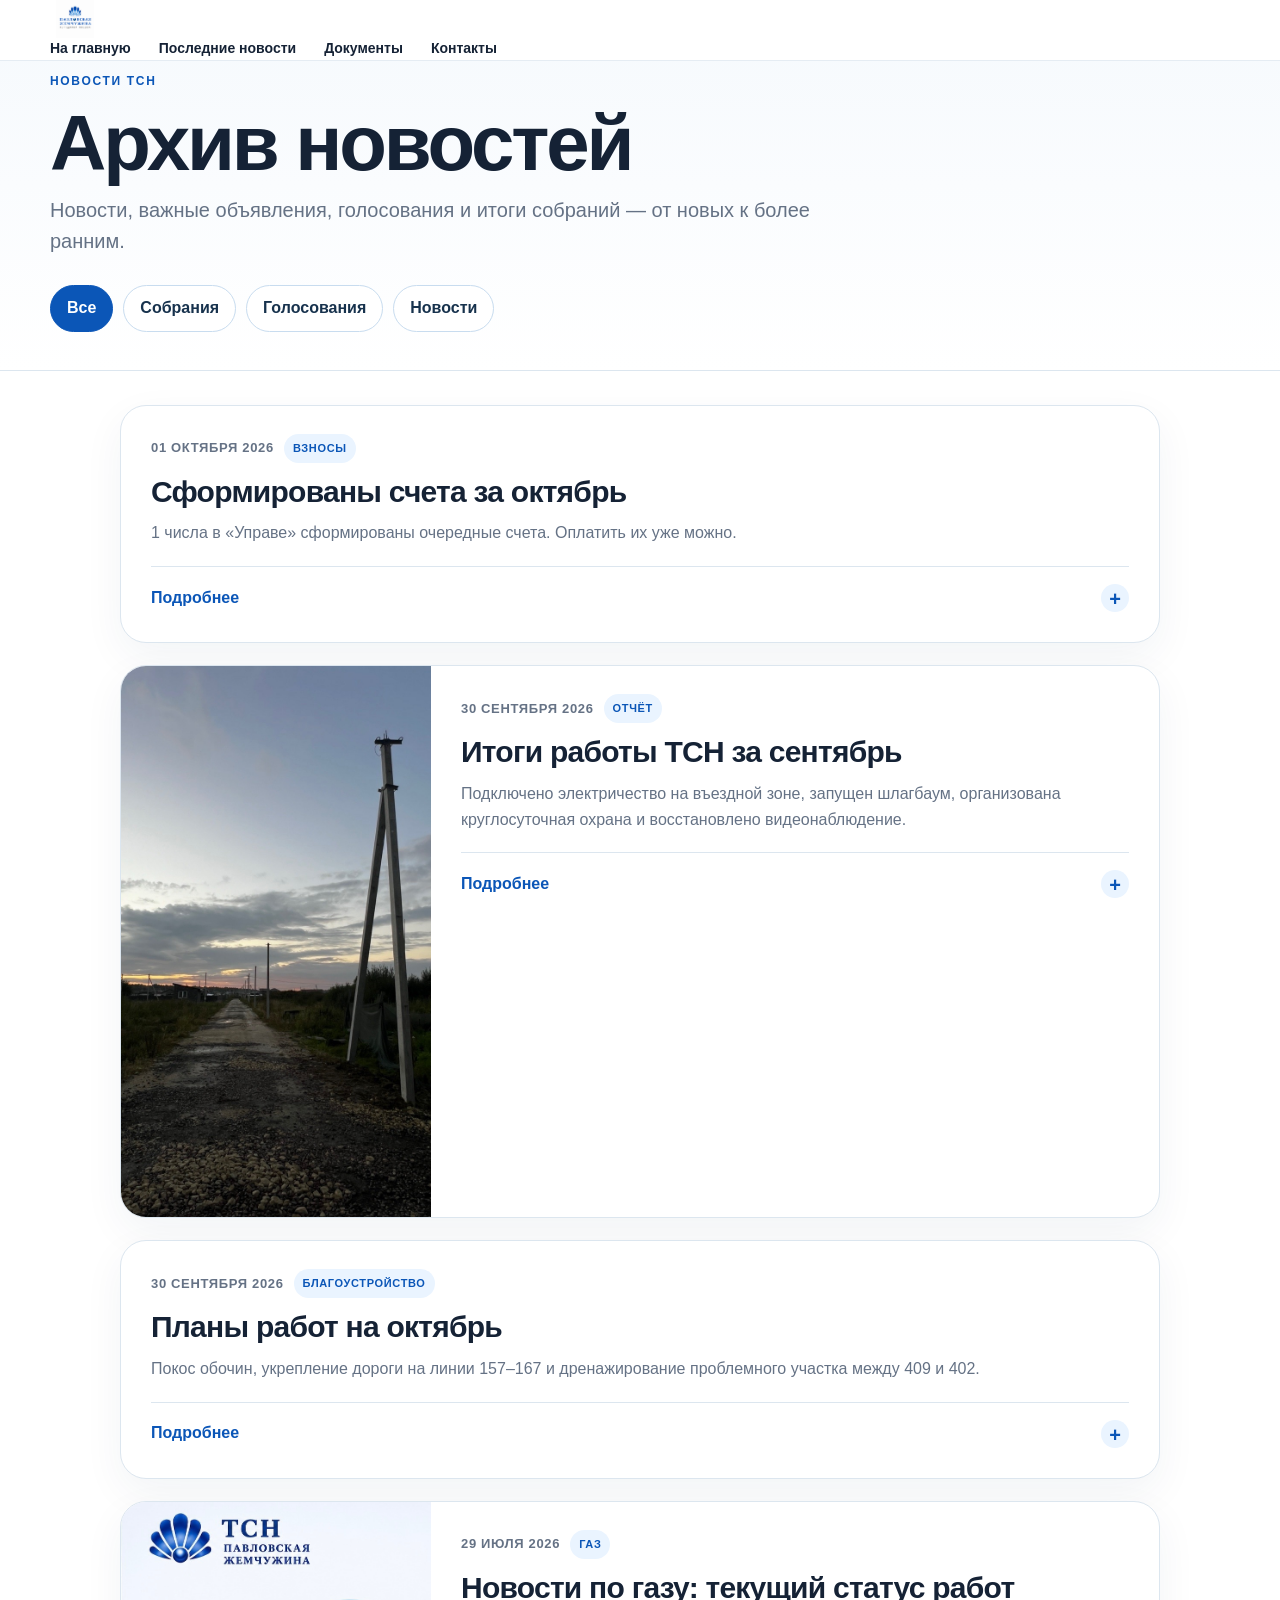
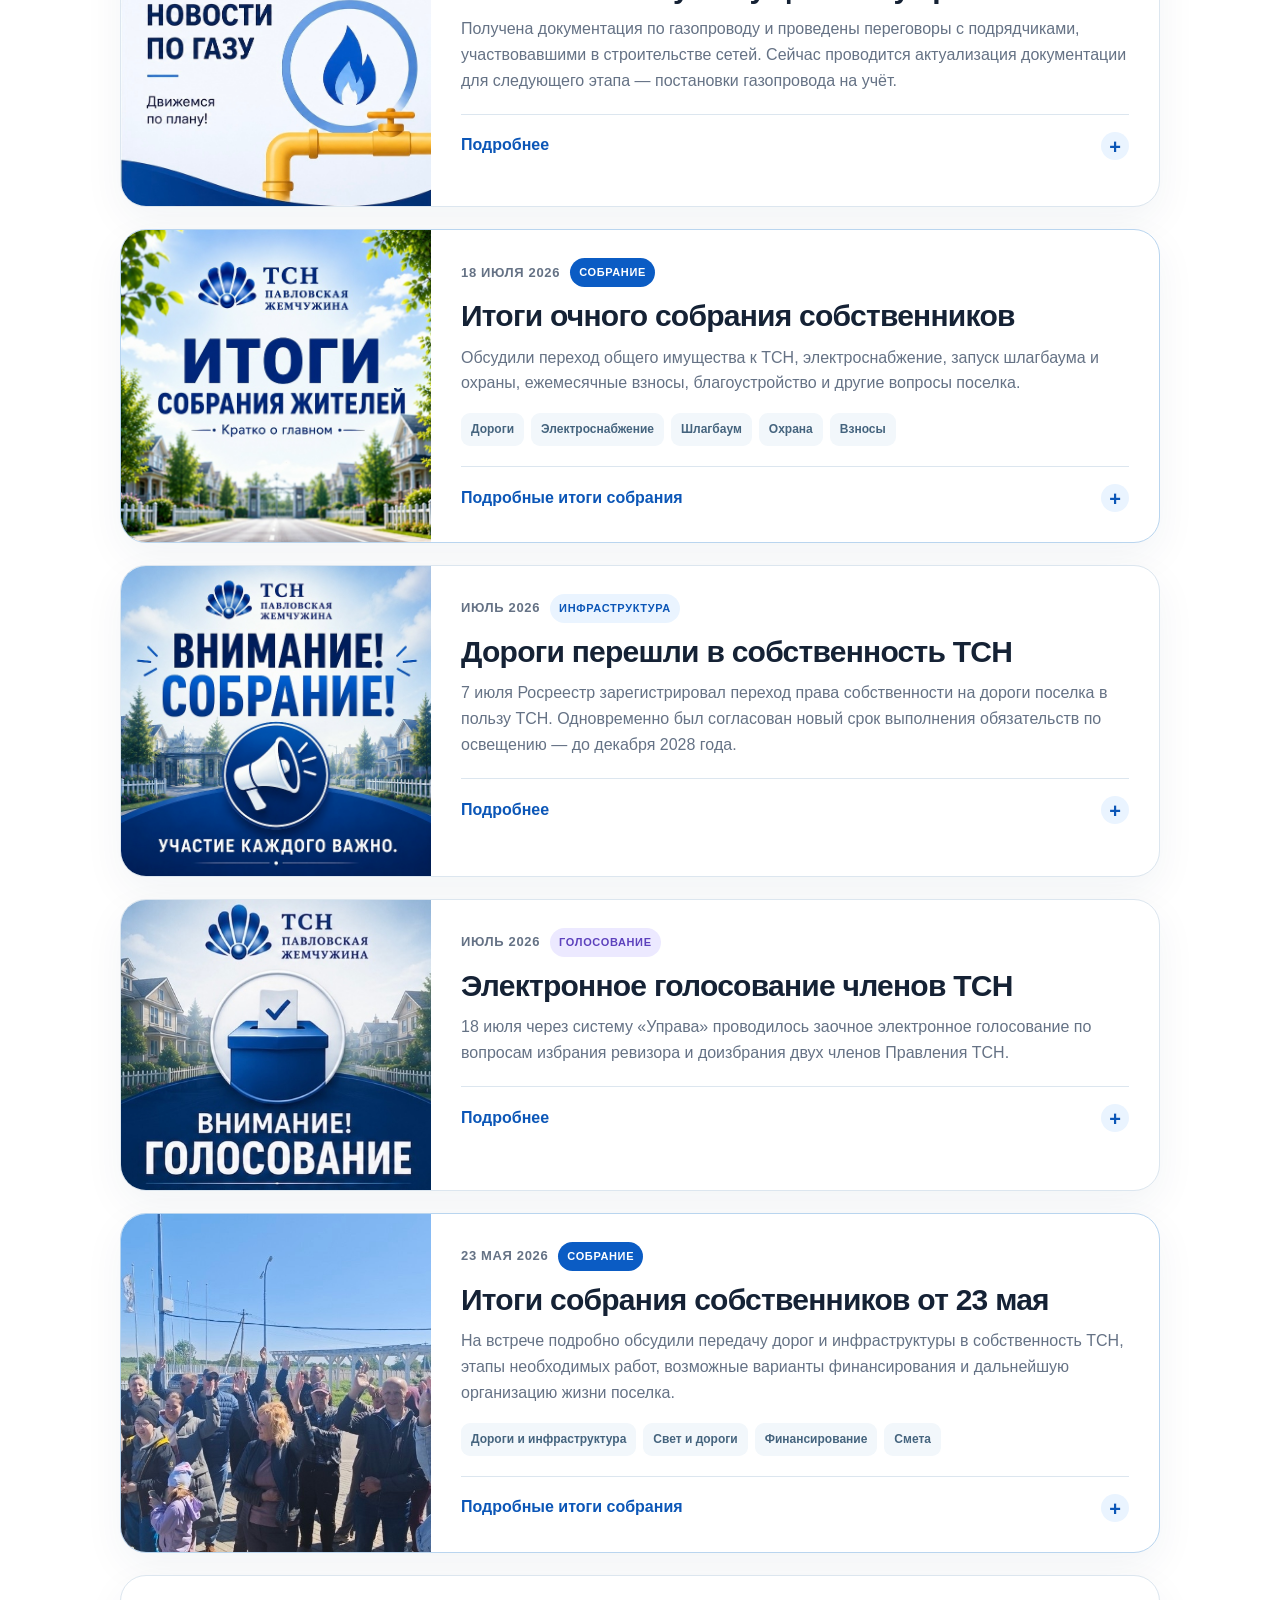
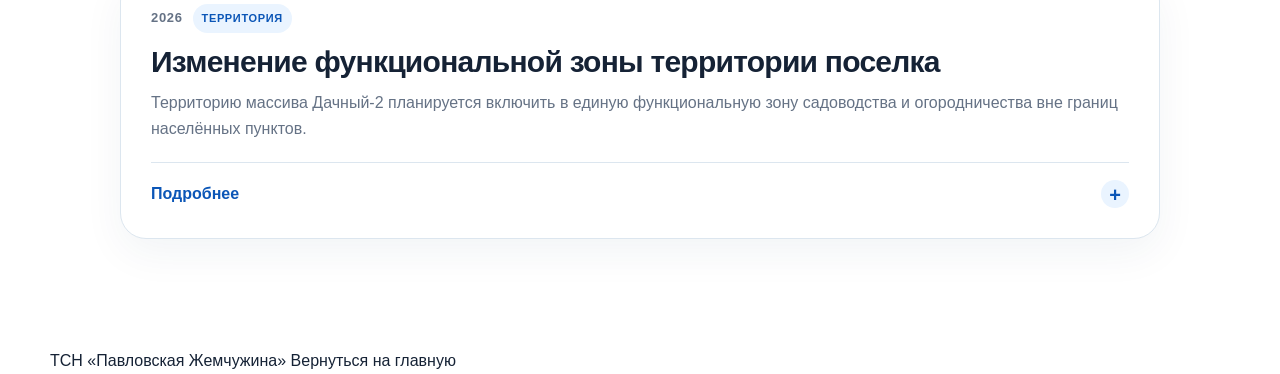
==== commit 41e81093: "Add files via upload" ====
--- a/news.html
+++ b/news.html
@@ -40,205 +40,7 @@
     </section>
 
     <section class="section archive-section">
-      <div class="container archive-list">
-
-        <article class="archive-card" data-kind="news">
-          <div class="archive-media">
-            <img src="assets/archive-gas.png" alt="Новости по газу" loading="lazy">
-          </div>
-          <div class="archive-body">
-            <div class="archive-meta"><span>29 июля 2026</span><span class="archive-badge">Газ</span></div>
-            <h2>Новости по газу: текущий статус работ</h2>
-            <p>Получена документация по газопроводу и проведены переговоры с подрядчиками, участвовавшими в строительстве сетей. Сейчас проводится актуализация документации для следующего этапа — постановки газопровода на учёт.</p>
-            <details class="archive-details">
-              <summary>Подробнее <span>+</span></summary>
-              <div class="archive-detail-content">
-                <h3>Что уже сделано</h3>
-                <ul>
-                  <li>Получена документация по газопроводу.</li>
-                  <li>Проведены переговоры с подрядчиками, участвовавшими в строительстве газовых сетей поселка.</li>
-                </ul>
-                <h3>Текущий этап</h3>
-                <p>Проводится актуализация газовой документации. После этого Правление сформирует пакет документов для постановки газопровода на учёт в АО «Газпром газораспределение Ленинградская область» как собственник сетей.</p>
-                <h3>Что дальше</h3>
-                <ul>
-                  <li>запуск газовой инфраструктуры;</li>
-                  <li>подключение собственников, которым это необходимо;</li>
-                  <li>дальнейшая эксплуатация газового хозяйства.</li>
-                </ul>
-                <h3>Срок</h3>
-                <p>Задача — до конца августа завершить актуализацию проекта сетей и перейти к этапу регистрации.</p>
-              </div>
-            </details>
-          </div>
-        </article>
-
-        <article class="archive-card archive-card-meeting" data-kind="meeting">
-          <div class="archive-media">
-            <img src="assets/archive-meeting-18-07.png" alt="Очное собрание жителей 18 июля 2026 года" loading="lazy">
-          </div>
-          <div class="archive-body">
-            <div class="archive-meta"><span>18 июля 2026</span><span class="archive-badge archive-badge-meeting">Собрание</span></div>
-            <h2>Итоги очного собрания собственников</h2>
-            <p>Обсудили переход общего имущества к ТСН, электроснабжение, запуск шлагбаума и охраны, ежемесячные взносы, благоустройство и другие вопросы поселка.</p>
-            <div class="archive-keypoints">
-              <span>Дороги</span><span>Электроснабжение</span><span>Шлагбаум</span><span>Охрана</span><span>Взносы</span>
-            </div>
-            <details class="archive-details archive-details-important">
-              <summary>Подробные итоги собрания <span>+</span></summary>
-              <div class="archive-detail-content">
-                <h3>1. Дороги и общее имущество</h3>
-                <p>7 июля Росреестр зарегистрировал переход права собственности на дороги поселка в пользу ТСН. В состав общего имущества входят дороги внутри поселка, въездная группа, спортивная и детская площадки, офис и пункт охраны.</p>
-
-                <h3>2. Электроснабжение</h3>
-                <p>17 июля ТСН заключило новый договор энергоснабжения с АО «Петербургская сбытовая компания». Расходы по подключению составили 89 000 ₽.</p>
-
-                <h3>3. Шлагбаум</h3>
-                <p>Началась подготовка к запуску шлагбаума. Для внесения телефона в базу собственнику необходимо подать заявление и согласие на обработку персональных данных.</p>
-
-                <h3>4. Охрана</h3>
-                <p>Обсудили организацию охраны поселка и подключение ГБР с тревожной кнопкой для внештатных ситуаций и контроля грузового транспорта.</p>
-
-                <h3>5. Ежемесячные взносы</h3>
-                <p>С 1 августа начинается уплата ежемесячных взносов — 2 500 ₽. Средства направляются на содержание общего имущества, обслуживание инфраструктуры, благоустройство и текущую деятельность ТСН.</p>
-                <p class="archive-note">Актуальная инструкция по регистрации и оплате размещена в разделе «Документы и инструкции» на главной странице сайта.</p>
-
-                <h3>6. Борщевик</h3>
-                <p>Для заросших частных участков определён порядок: уведомление собственника, 14 дней на устранение, затем при отсутствии реакции — передача информации в администрацию.</p>
-
-                <h3>7. Безопасность части территории</h3>
-                <p>Обсуждалась установка ограждения между территориями для ограничения свободного прохода и повышения безопасности жителей.</p>
-
-                <h3>8. Новогодняя ёлка</h3>
-                <p>Предложение о размещении ёлки решено вынести на голосование членов ТСН через систему «Управа».</p>
-
-                <h3>Дополнительно обсудили</h3>
-                <ul>
-                  <li>ситуацию с электроснабжением и коллективное обращение собственников в Россети;</li>
-                  <li>вступление собственников в ТСН;</li>
-                  <li>вопрос питомника собак;</li>
-                  <li>уборку въездной территории;</li>
-                  <li>необходимость убрать остатки асфальта вдоль дороги.</li>
-                </ul>
-              </div>
-            </details>
-          </div>
-        </article>
-
-        <article class="archive-card" data-kind="news">
-          <div class="archive-media">
-            <img src="assets/archive-meeting-announcement.png" alt="Объявление о собрании собственников" loading="lazy">
-          </div>
-          <div class="archive-body">
-            <div class="archive-meta"><span>Июль 2026</span><span class="archive-badge">Инфраструктура</span></div>
-            <h2>Дороги перешли в собственность ТСН</h2>
-            <p>7 июля Росреестр зарегистрировал переход права собственности на дороги поселка в пользу ТСН. Одновременно был согласован новый срок выполнения обязательств по освещению — до декабря 2028 года.</p>
-            <details class="archive-details">
-              <summary>Подробнее <span>+</span></summary>
-              <div class="archive-detail-content">
-                <p>Завершён один из ключевых юридических этапов: дороги и въездная группа перешли в собственность ТСН.</p>
-                <p>Также согласовано изменение срока выполнения обязательств по освещению поселка — до декабря 2028 года. Это даёт ТСН больше времени на организацию подключения и выполнение работ без излишней финансовой нагрузки на жителей.</p>
-                <p>Следующим важным этапом стало собрание собственников 18 июля, на котором обсуждались шлагбаум, охрана, начало ежемесячных взносов и дальнейшие приоритеты развития поселка.</p>
-              </div>
-            </details>
-          </div>
-        </article>
-
-        <article class="archive-card" data-kind="vote">
-          <div class="archive-media">
-            <img src="assets/archive-voting.png" alt="Объявление об электронном голосовании" loading="lazy">
-          </div>
-          <div class="archive-body">
-            <div class="archive-meta"><span>Июль 2026</span><span class="archive-badge archive-badge-vote">Голосование</span></div>
-            <h2>Электронное голосование членов ТСН</h2>
-            <p>18 июля через систему «Управа» проводилось заочное электронное голосование по вопросам избрания ревизора и доизбрания двух членов Правления ТСН.</p>
-            <details class="archive-details">
-              <summary>Подробнее <span>+</span></summary>
-              <div class="archive-detail-content">
-                <p><strong>Дата:</strong> 18 июля 2026 года.</p>
-                <p><strong>Время:</strong> с 06:00 до 23:59 МСК.</p>
-                <p>На голосование были вынесены:</p>
-                <ul>
-                  <li>избрание нового ревизора;</li>
-                  <li>доизбрание двух членов Правления ТСН из числа выдвинувшихся кандидатов.</li>
-                </ul>
-                <p>Голосование проходило в информационной системе «Управа».</p>
-              </div>
-            </details>
-          </div>
-        </article>
-
-        <article class="archive-card archive-card-meeting" data-kind="meeting">
-          <div class="archive-media">
-            <img src="assets/archive-meeting-23-05.png" alt="Собрание собственников 23 мая 2026 года" loading="lazy">
-          </div>
-          <div class="archive-body">
-            <div class="archive-meta"><span>23 мая 2026</span><span class="archive-badge archive-badge-meeting">Собрание</span></div>
-            <h2>Итоги собрания собственников от 23 мая</h2>
-            <p>На встрече подробно обсудили передачу дорог и инфраструктуры в собственность ТСН, этапы необходимых работ, возможные варианты финансирования и дальнейшую организацию жизни поселка.</p>
-            <div class="archive-keypoints">
-              <span>Дороги и инфраструктура</span><span>Свет и дороги</span><span>Финансирование</span><span>Смета</span>
-            </div>
-            <details class="archive-details archive-details-important">
-              <summary>Подробные итоги собрания <span>+</span></summary>
-              <div class="archive-detail-content">
-                <h3>1. Главный вопрос встречи</h3>
-                <p>Обсуждалась передача инфраструктуры поселка в собственность ТСН: дорог внутри поселка, въездной группы, спортивной и детской площадок, офиса и пункта охраны. Также рассматривалась передача газопровода на баланс ТСН.</p>
-
-                <h3>2. Почему это важно</h3>
-                <p>Передача дорог и инфраструктуры в ТСН означает, что поселок получает контроль над ключевыми объектами, может официально заниматься их содержанием и развитием и не зависит от решений сторонних организаций.</p>
-
-                <h3>3. Что планируется сделать после передачи</h3>
-                <ul>
-                  <li>организовать освещение поселка;</li>
-                  <li>выполнить подсыпку и ремонт проблемных участков проездов;</li>
-                  <li>в дальнейшем содержать инфраструктуру силами ТСН.</li>
-                </ul>
-
-                <h3>4. Работы по свету и дорогам</h3>
-                <p>По свету планировалась установка 65 светильников с выполнением работ в несколько этапов до декабря 2027 года. По дорогам обсуждался поэтапный ремонт и подсыпка проблемных участков, где затруднен проезд.</p>
-
-                <h3>5. Газ</h3>
-                <p>Отдельно обсуждалась постановка газопровода на баланс ТСН и дальнейшее взаимодействие с АО «Газпром газораспределение». Ориентир по этому направлению — 4 квартал 2026 года.</p>
-
-                <h3>6. Варианты финансирования</h3>
-                <p>Рассматривались два варианта: целевой взнос либо распределение оплаты через ежемесячные платежи. Окончательный формат предполагалось вынести на голосование членов ТСН в системе «Управа».</p>
-
-                <h3>7. Смета ТСН</h3>
-                <p>На встрече объяснили, что смета — это годовой финансовый план и максимально допустимый объем расходов, а не обязательство потратить все заложенные суммы. Все фактические траты должны подтверждаться документами и отражаться в отчетности ТСН.</p>
-
-                <h3>8. Дополнительные вопросы</h3>
-                <ul>
-                  <li>план создания контейнерной площадки и официального вывоза мусора;</li>
-                  <li>порядок действий по заброшенным участкам;</li>
-                  <li>кто принимает решения в ТСН и как участвуют собственники;</li>
-                  <li>какие обязательства сохраняются у собственников, не вступивших в ТСН.</li>
-                </ul>
-
-                <h3>9. Итог встречи</h3>
-                <p>После собрания в ТСН вступили ещё 6 собственников. Основная логика встречи — перейти от обсуждений к понятной модели управления поселком через собственное товарищество и прозрачные решения по инфраструктуре.</p>
-              </div>
-            </details>
-          </div>
-        </article>
-
-        <article class="archive-card archive-card-text" data-kind="news">
-          <div class="archive-body">
-            <div class="archive-meta"><span>2026</span><span class="archive-badge">Территория</span></div>
-            <h2>Изменение функциональной зоны территории поселка</h2>
-            <p>Территорию массива Дачный-2 планируется включить в единую функциональную зону садоводства и огородничества вне границ населённых пунктов.</p>
-            <details class="archive-details">
-              <summary>Подробнее <span>+</span></summary>
-              <div class="archive-detail-content">
-                <p>После преобразования Гатчинского муниципального района в муниципальный округ разрабатывается единый документ территориального планирования.</p>
-                <p>По информации администрации, территория массива Дачный-2, где расположен КП «Павловская Жемчужина», должна войти в функциональную зону садоводства и огородничества вне границ населённых пунктов.</p>
-                <p>После завершения работ участки поселка должны иметь единую функциональную зону. Плановый срок завершения разработки документа — декабрь 2027 года.</p>
-              </div>
-            </details>
-          </div>
-        </article>
-
-      </div>
+      <div class="container archive-list" id="archiveList"></div>
     </section>
   </main>
 
@@ -249,26 +51,7 @@
     </div>
   </footer>
 
-  <script>
-    const menuToggle = document.querySelector('.menu-toggle');
-    const nav = document.querySelector('.main-nav');
-    if (menuToggle && nav) {
-      menuToggle.addEventListener('click', () => {
-        const isOpen = nav.classList.toggle('open');
-        menuToggle.setAttribute('aria-expanded', String(isOpen));
-      });
-    }
-
-    document.querySelectorAll('.archive-filter').forEach(btn => {
-      btn.addEventListener('click', () => {
-        document.querySelectorAll('.archive-filter').forEach(b => b.classList.remove('active'));
-        btn.classList.add('active');
-        const filter = btn.dataset.filter;
-        document.querySelectorAll('.archive-card').forEach(card => {
-          card.hidden = filter !== 'all' && card.dataset.kind !== filter;
-        });
-      });
-    });
-  </script>
+  <script src="news-data.js"></script>
+  <script src="news-archive.js"></script>
 </body>
 </html>
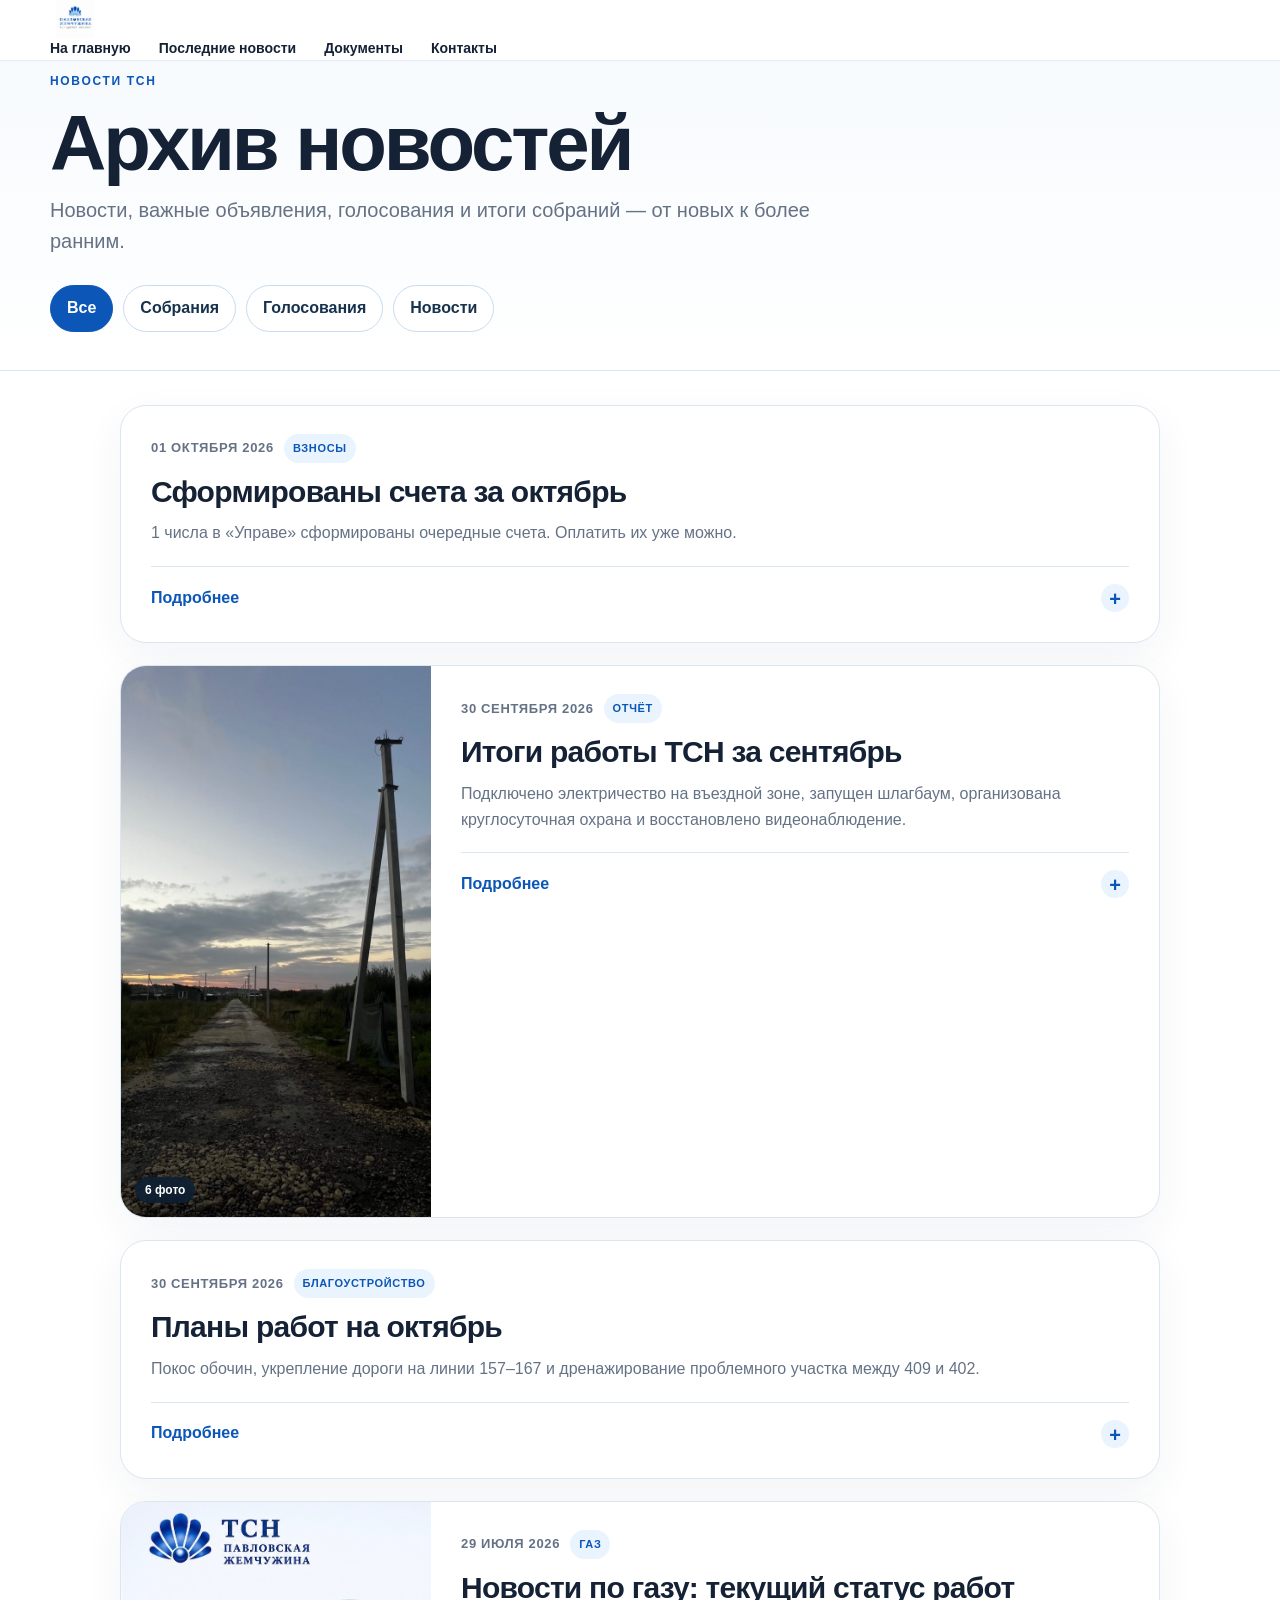
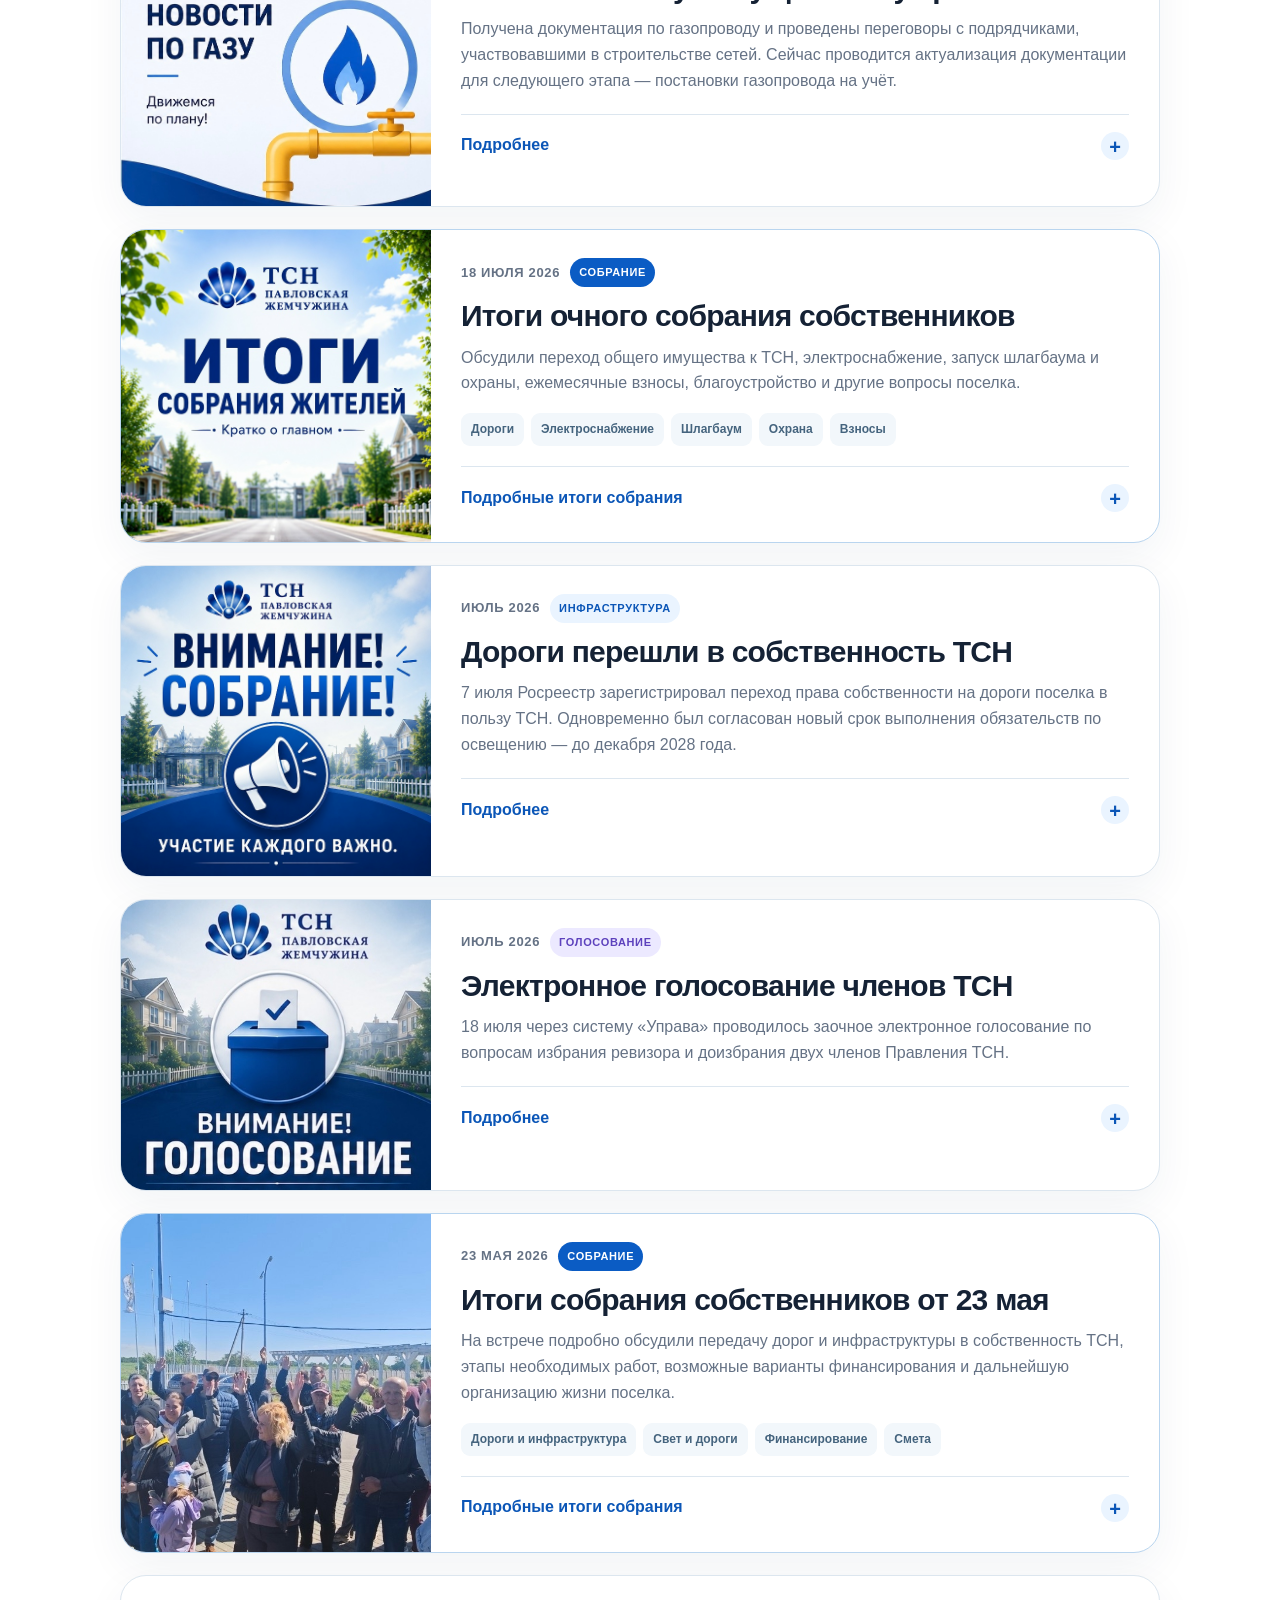
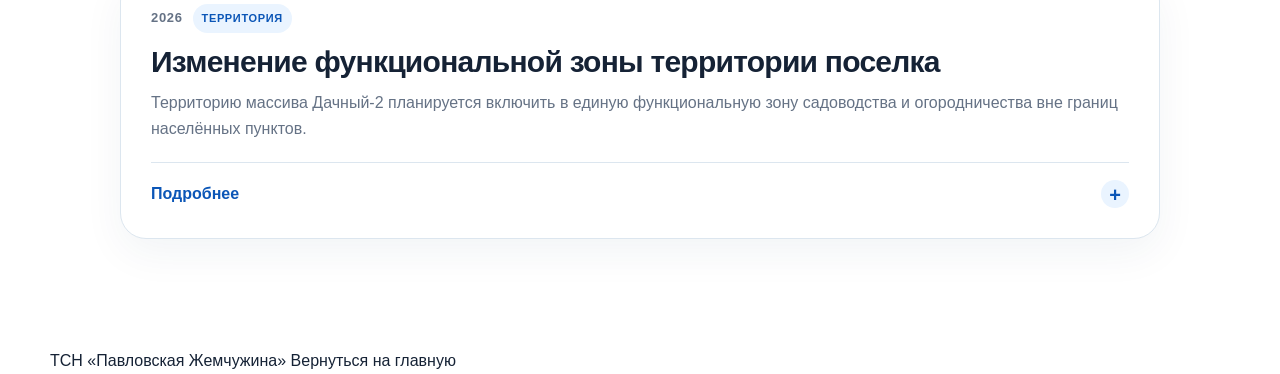
==== commit 4ace482e: "Add files via upload" ====
--- a/news.html
+++ b/news.html
@@ -51,6 +51,15 @@
     </div>
   </footer>
 
+
+  <div class="archive-lightbox" id="archiveLightbox" hidden role="dialog" aria-modal="true" aria-label="Просмотр фотографии">
+    <div class="archive-lightbox-backdrop"></div>
+    <div class="archive-lightbox-dialog">
+      <button class="archive-lightbox-close" type="button" aria-label="Закрыть фотографию">×</button>
+      <img class="archive-lightbox-image" src="" alt="">
+    </div>
+  </div>
+
   <script src="news-data.js"></script>
   <script src="news-archive.js"></script>
 </body>
--- a/styles.css
+++ b/styles.css
@@ -480,3 +480,152 @@
   .news-actions{width:100%}
   .news-actions .btn{width:100%;justify-content:center}
 }
+
+
+/* v33 — фотогалерея в архиве новостей */
+.archive-cover-button{
+  position:relative;
+  display:block;
+  width:100%;
+  height:100%;
+  padding:0;
+  border:0;
+  background:none;
+  cursor:zoom-in;
+  text-align:left;
+}
+.archive-cover-button img{
+  width:100%;
+  height:100%;
+  min-height:290px;
+  object-fit:cover;
+}
+.archive-photo-count{
+  position:absolute;
+  left:14px;
+  bottom:14px;
+  display:inline-flex;
+  align-items:center;
+  padding:7px 10px;
+  border-radius:999px;
+  background:rgba(10,31,54,.78);
+  color:#fff;
+  font-size:12px;
+  font-weight:800;
+  line-height:1;
+  backdrop-filter:blur(8px);
+}
+.archive-gallery-block{
+  margin-top:26px;
+  padding-top:22px;
+  border-top:1px solid var(--line);
+}
+.archive-gallery-title{
+  display:flex;
+  justify-content:space-between;
+  align-items:center;
+  gap:12px;
+  margin-bottom:13px;
+}
+.archive-gallery-title strong{
+  font-size:17px;
+}
+.archive-gallery-title span{
+  color:var(--muted);
+  font-size:13px;
+  font-weight:700;
+}
+.archive-gallery{
+  display:grid;
+  grid-template-columns:repeat(3,minmax(0,1fr));
+  gap:8px;
+}
+.archive-gallery-item{
+  position:relative;
+  aspect-ratio:4/3;
+  padding:0;
+  overflow:hidden;
+  border:0;
+  border-radius:12px;
+  background:#edf3f8;
+  cursor:zoom-in;
+}
+.archive-gallery-item img{
+  width:100%;
+  height:100%;
+  object-fit:cover;
+  transition:transform .2s ease;
+}
+.archive-gallery-item:hover img{
+  transform:scale(1.035);
+}
+.archive-gallery-item:focus-visible,
+.archive-cover-button:focus-visible{
+  outline:3px solid rgba(11,92,196,.28);
+  outline-offset:3px;
+}
+
+.archive-lightbox[hidden]{display:none}
+.archive-lightbox{
+  position:fixed;
+  z-index:1000;
+  inset:0;
+  display:grid;
+  place-items:center;
+  padding:24px;
+}
+.archive-lightbox-backdrop{
+  position:absolute;
+  inset:0;
+  background:rgba(6,18,31,.88);
+  backdrop-filter:blur(4px);
+}
+.archive-lightbox-dialog{
+  position:relative;
+  z-index:1;
+  width:min(1100px,96vw);
+  max-height:92vh;
+  display:grid;
+  place-items:center;
+}
+.archive-lightbox-image{
+  max-width:100%;
+  max-height:88vh;
+  width:auto;
+  height:auto;
+  object-fit:contain;
+  border-radius:14px;
+  box-shadow:0 24px 80px rgba(0,0,0,.35);
+}
+.archive-lightbox-close{
+  position:absolute;
+  z-index:2;
+  top:-14px;
+  right:-14px;
+  width:42px;
+  height:42px;
+  border:0;
+  border-radius:50%;
+  background:#fff;
+  color:#102238;
+  font-size:28px;
+  line-height:1;
+  cursor:pointer;
+  box-shadow:0 10px 30px rgba(0,0,0,.25);
+}
+body.lightbox-open{overflow:hidden}
+
+@media(max-width:820px){
+  .archive-cover-button img{min-height:0;height:260px}
+}
+@media(max-width:620px){
+  .archive-gallery{
+    grid-template-columns:repeat(2,minmax(0,1fr));
+  }
+  .archive-cover-button img{height:220px}
+  .archive-lightbox{padding:14px}
+  .archive-lightbox-close{
+    top:8px;
+    right:8px;
+  }
+}
